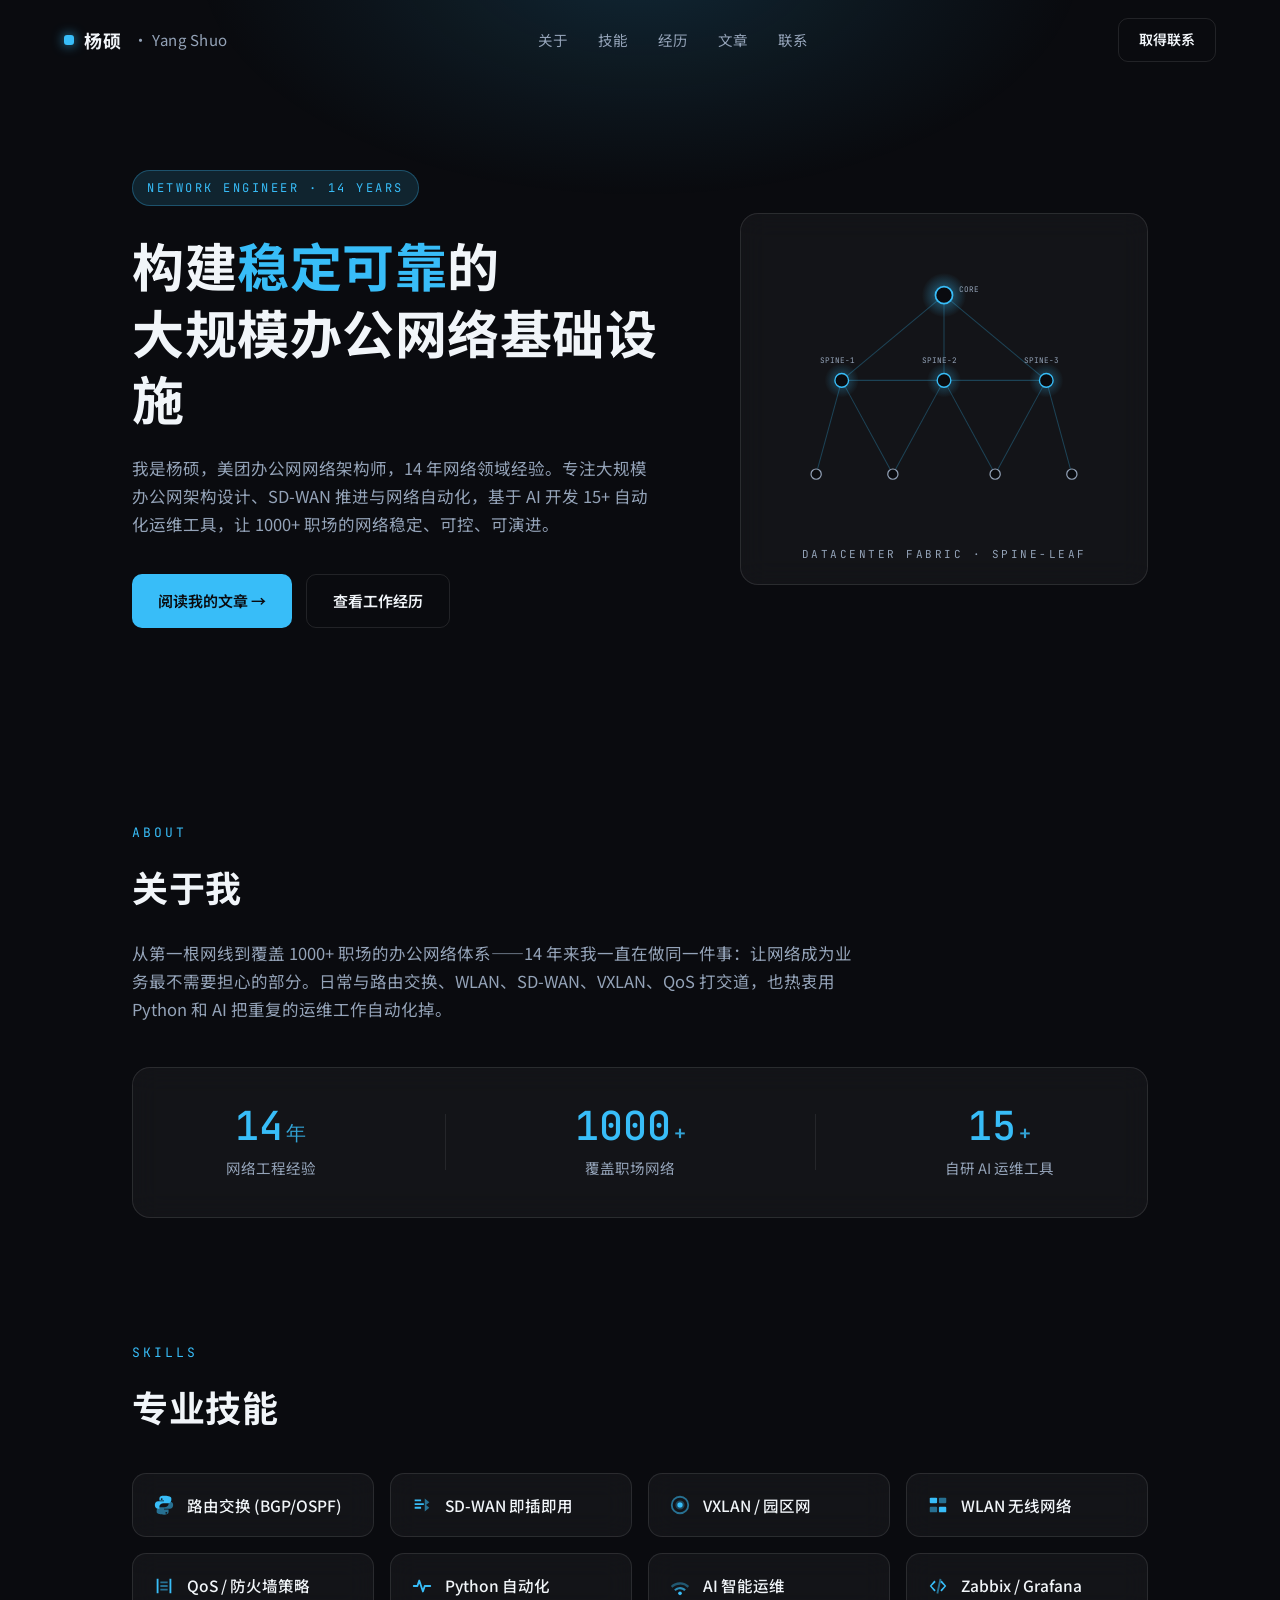
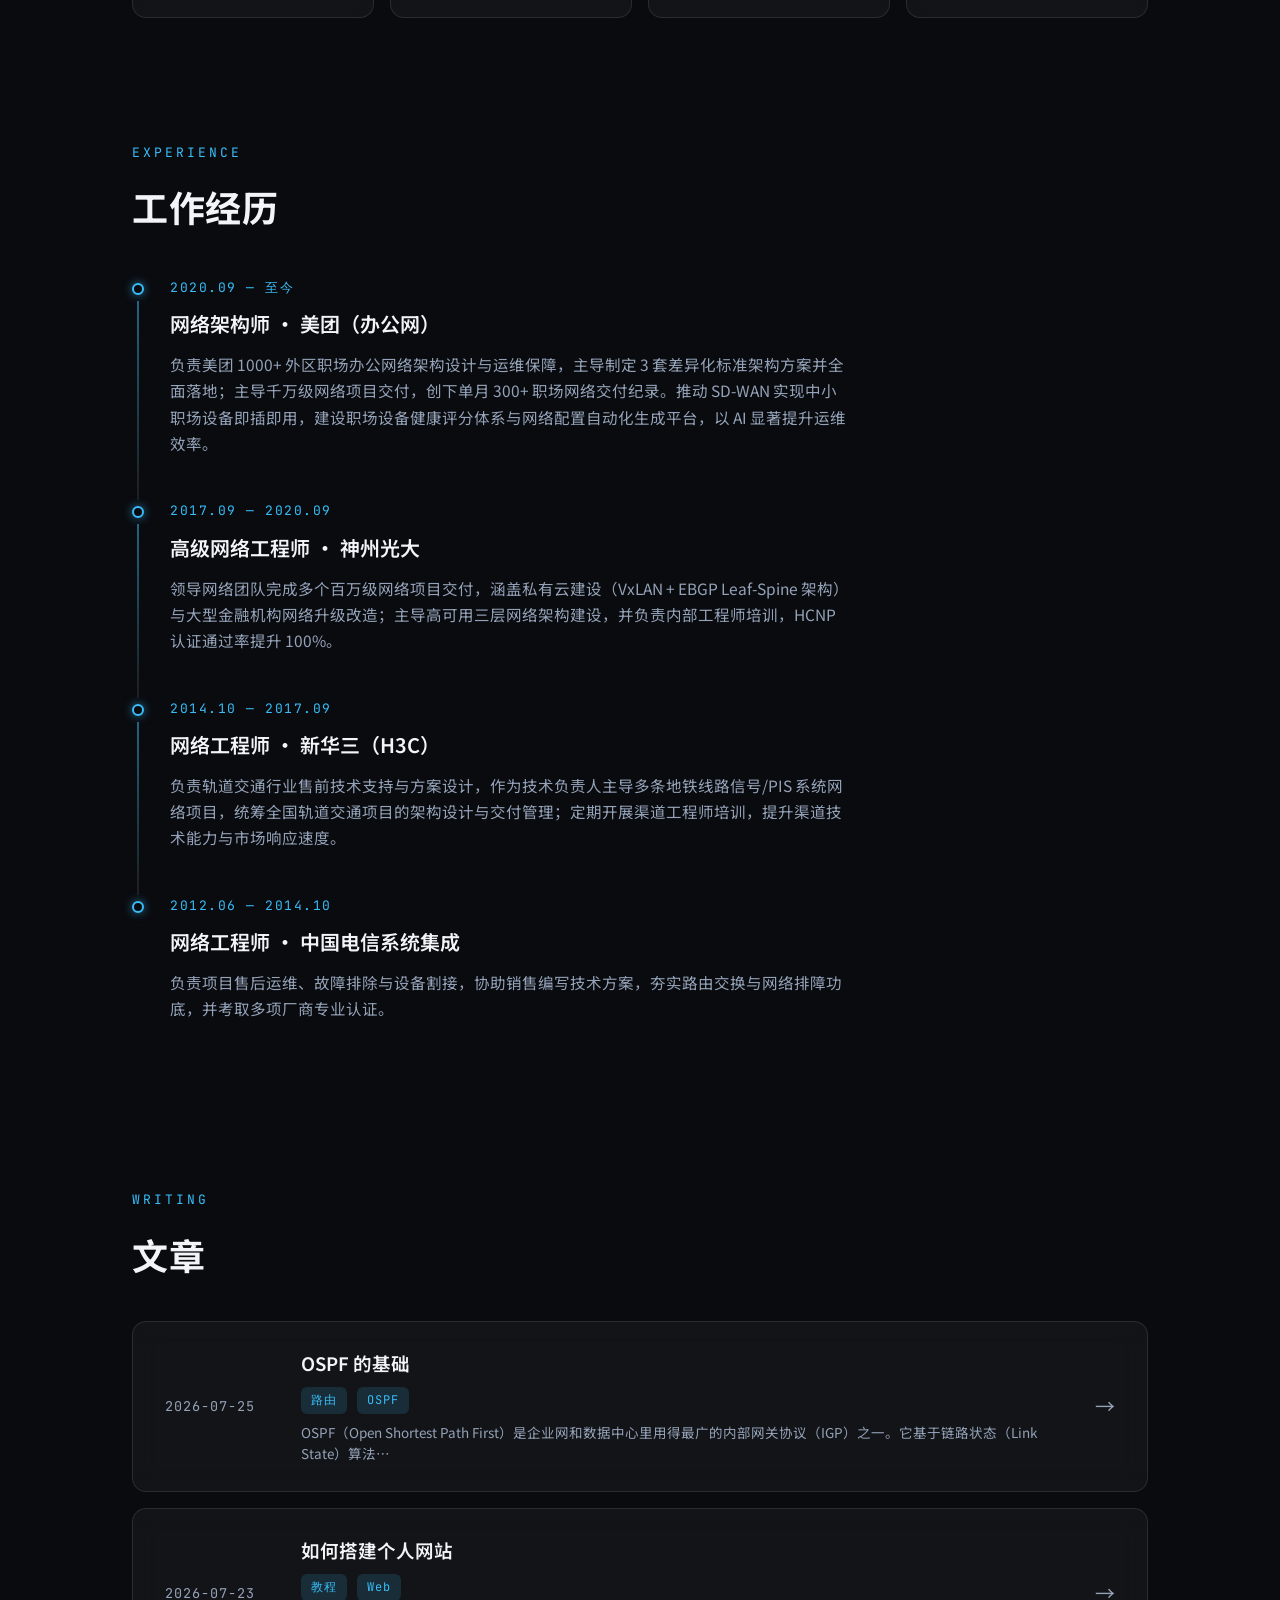
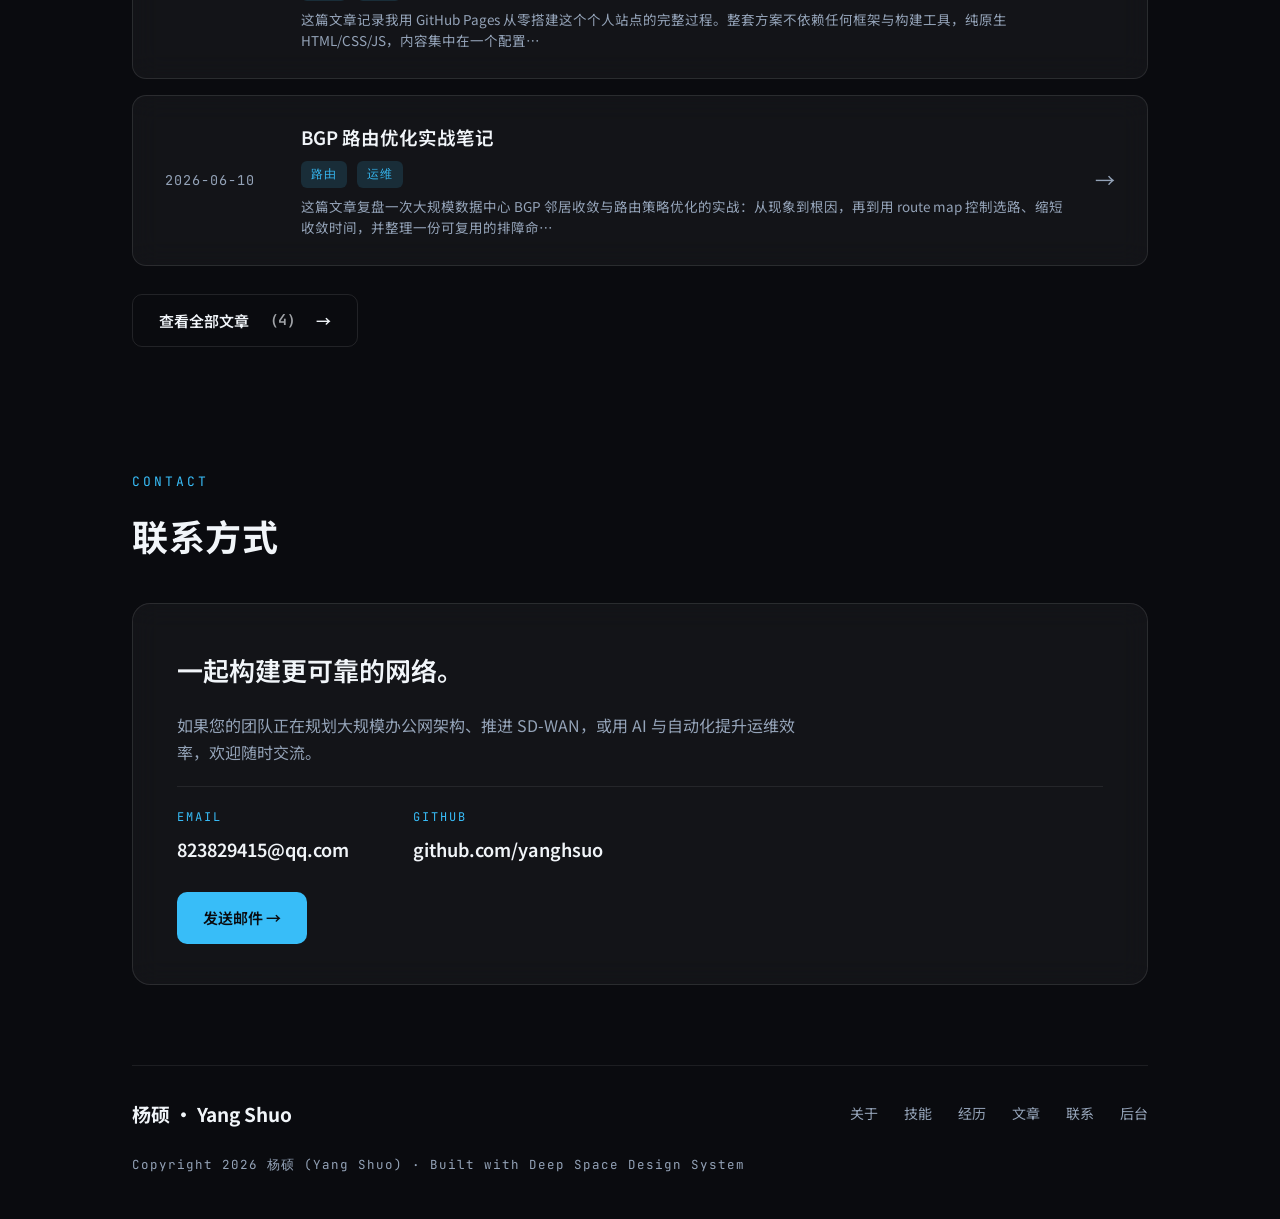
==== index.html @ bc35dd2c "更新工作经历：对齐简历（某大型企业办公网）并脱敏客户/项目信息" ====
<!DOCTYPE html>
<html lang="zh-CN">
<head>
<meta charset="UTF-8">
<meta name="viewport" content="width=device-width, initial-scale=1.0">
<title>杨硕 · Yang Shuo — 网络工程师 / Network Engineer</title>
<meta name="description" content="杨硕（Yang Shuo）个人站 — 14 年网络经验，美团办公网网络架构师，专注大规模办公网架构、SD-WAN 推进与网络自动化。">
<link rel="preconnect" href="https://fonts.googleapis.com">
<link rel="preconnect" href="https://fonts.gstatic.com" crossorigin>
<link href="https://fonts.googleapis.com/css2?family=Noto+Sans+SC:wght@400;500;600;700&family=JetBrains+Mono:wght@400;500&display=swap" rel="stylesheet">
<link rel="stylesheet" href="style.css">
<style>
  /* 首页文章区：「查看全部」入口 */
  .articles-more { margin-top: 28px; }
  .articles-count { margin: 0 6px; opacity: .65; font-family: "JetBrains Mono", monospace; }
  /* 首页文章预览：正文摘要 */
  .article-excerpt { margin-top: 8px; color: var(--text-dim); font-size: 13.5px; line-height: 1.6; }
</style>
</head>
<body>

<!-- 顶部光晕 -->
<div class="glow-top" aria-hidden="true"></div>

<!-- ============ Header ============ -->
<header class="site-header">
  <a class="logo" href="#top">
    <span class="logo-mark"></span>
    杨硕<span class="logo-en">· Yang Shuo</span>
  </a>
  <nav class="nav">
    <a href="#about">关于</a>
    <a href="#skills">技能</a>
    <a href="#experience">经历</a>
    <a href="articles.html">文章</a>
    <a href="#contact">联系</a>
  </nav>
  <a class="btn btn-ghost header-cta" href="#contact">取得联系</a>
</header>

<main id="top">

  <!-- ============ Hero ============ -->
  <section class="hero">
    <div class="hero-left">
      <span class="badge mono" data-e="hero.badge">NETWORK ENGINEER · 14 YEARS</span>
      <h1 class="hero-title" data-e="hero.title" data-html>构建<em>稳定可靠</em>的<br>大规模办公网络基础设施</h1>
      <p class="hero-sub" data-e="hero.sub">我是杨硕，美团办公网网络架构师，14 年网络领域经验。专注大规模办公网架构设计、
        SD-WAN 推进与网络自动化，基于 AI 开发 15+ 自动化运维工具，让 1000+ 职场的网络稳定、可控、可演进。</p>
      <div class="hero-ctas">
        <a class="btn btn-primary" href="articles.html">阅读我的文章 →</a>
        <a class="btn btn-ghost" href="#experience">查看工作经历</a>
      </div>
    </div>
    <div class="hero-right glass">
      <!-- 网络拓扑 SVG -->
      <svg viewBox="0 0 420 340" class="topo" role="img" aria-label="网络拓扑示意图">
        <defs>
          <radialGradient id="nodeGlow" cx="50%" cy="50%" r="50%">
            <stop offset="0%" stop-color="#38BDF8" stop-opacity=".9"/>
            <stop offset="100%" stop-color="#38BDF8" stop-opacity="0"/>
          </radialGradient>
        </defs>
        <g class="links" stroke="#38BDF8" stroke-opacity=".28" stroke-width="1.2">
          <line x1="210" y1="60"  x2="90"  y2="160"/>
          <line x1="210" y1="60"  x2="210" y2="160"/>
          <line x1="210" y1="60"  x2="330" y2="160"/>
          <line x1="90"  y1="160" x2="60"  y2="270"/>
          <line x1="90"  y1="160" x2="150" y2="270"/>
          <line x1="210" y1="160" x2="150" y2="270"/>
          <line x1="210" y1="160" x2="270" y2="270"/>
          <line x1="330" y1="160" x2="270" y2="270"/>
          <line x1="330" y1="160" x2="360" y2="270"/>
          <line x1="90"  y1="160" x2="210" y2="160"/>
          <line x1="210" y1="160" x2="330" y2="160"/>
        </g>
        <g class="pulse-dots" fill="#38BDF8">
          <circle class="p p1" r="3"/>
          <circle class="p p2" r="3"/>
          <circle class="p p3" r="3"/>
        </g>
        <g class="nodes">
          <g transform="translate(210,60)"><circle r="26" fill="url(#nodeGlow)" opacity=".55"/><circle r="10" fill="#0A0B0F" stroke="#38BDF8" stroke-width="2"/></g>
          <g transform="translate(90,160)"><circle r="20" fill="url(#nodeGlow)" opacity=".4"/><circle r="8" fill="#0A0B0F" stroke="#38BDF8" stroke-width="1.6"/></g>
          <g transform="translate(210,160)"><circle r="20" fill="url(#nodeGlow)" opacity=".4"/><circle r="8" fill="#0A0B0F" stroke="#38BDF8" stroke-width="1.6"/></g>
          <g transform="translate(330,160)"><circle r="20" fill="url(#nodeGlow)" opacity=".4"/><circle r="8" fill="#0A0B0F" stroke="#38BDF8" stroke-width="1.6"/></g>
          <g transform="translate(60,270)"><circle r="6" fill="#0A0B0F" stroke="#94A3B8" stroke-width="1.4"/></g>
          <g transform="translate(150,270)"><circle r="6" fill="#0A0B0F" stroke="#94A3B8" stroke-width="1.4"/></g>
          <g transform="translate(270,270)"><circle r="6" fill="#0A0B0F" stroke="#94A3B8" stroke-width="1.4"/></g>
          <g transform="translate(360,270)"><circle r="6" fill="#0A0B0F" stroke="#94A3B8" stroke-width="1.4"/></g>
        </g>
        <g class="topo-labels mono" fill="#94A3B8" font-size="9">
          <text x="228" y="56">CORE</text>
          <text x="64" y="140">SPINE-1</text>
          <text x="184" y="140">SPINE-2</text>
          <text x="304" y="140">SPINE-3</text>
        </g>
      </svg>
      <div class="topo-caption mono">DATACENTER FABRIC · SPINE-LEAF</div>
    </div>
  </section>

  <!-- ============ About ============ -->
  <section class="section" id="about">
    <span class="eyebrow mono">ABOUT</span>
    <h2 class="section-title">关于我</h2>
    <p class="section-lead" data-e="about.lead">从第一根网线到覆盖 1000+ 职场的办公网络体系——14 年来我一直在做同一件事：
      让网络成为业务最不需要担心的部分。日常与路由交换、WLAN、SD-WAN、VXLAN、QoS 打交道，也热衷用 Python 和 AI 把重复的运维工作自动化掉。</p>
    <div class="stats glass">
      <div class="stat">
        <div class="stat-num mono"><span class="n" data-e="stats.0.num">14</span><span data-e="stats.0.unit">年</span></div>
        <div class="stat-label" data-e="stats.0.label">网络工程经验</div>
      </div>
      <div class="stat-divider"></div>
      <div class="stat">
        <div class="stat-num mono"><span class="n" data-e="stats.1.num">50</span><span data-e="stats.1.unit">+</span></div>
        <div class="stat-label" data-e="stats.1.label">数据中心网络项目</div>
      </div>
      <div class="stat-divider"></div>
      <div class="stat">
        <div class="stat-num mono"><span class="n" data-e="stats.2.num">99.99</span><span data-e="stats.2.unit">%</span></div>
        <div class="stat-label" data-e="stats.2.label">核心网络可用性</div>
      </div>
    </div>
  </section>

  <!-- ============ Skills ============ -->
  <section class="section" id="skills">
    <span class="eyebrow mono">SKILLS</span>
    <h2 class="section-title">专业技能</h2>
    <div class="chips">
      <div class="chip glass"><svg viewBox="0 0 24 24"><path d="M12 2c-2.8 0-5 .6-5 2.5V7h5v1H5.5C3.6 8 2 9.6 2 12s1.6 4 3.5 4H7v-2.5C7 11.6 9 10 11.5 10h5c1.9 0 3.5-1.6 3.5-3.5v-2C20 2.6 14.8 2 12 2zM9.5 4.5a1 1 0 110 2 1 1 0 010-2z"/><path d="M17 8.5V11c0 1.9-2 3.5-4.5 3.5h-5C5.6 14.5 4 16.1 4 18v2c0 1.9 5.2 2.5 8 2.5s5-.6 5-2.5V17h-5v-1h6.5c1.9 0 3.5-1.6 3.5-4s-1.6-3.5-3.5-3.5H17zm-2.5 11a1 1 0 110 2 1 1 0 010-2z" opacity=".55"/></svg>Python</div>
      <div class="chip glass"><svg viewBox="0 0 24 24"><path d="M4 6h7v2H4zm0 4h10v2H4zm0 4h7v2H4z"/><path d="M15 5l5 4-5 4V5zm0 6l5 4-5 4v-8z" opacity=".55"/></svg>BGP 路由</div>
      <div class="chip glass"><svg viewBox="0 0 24 24"><circle cx="12" cy="12" r="3"/><path d="M12 2a10 10 0 100 20 10 10 0 000-20zm0 2a8 8 0 110 16 8 8 0 010-16z" opacity=".55"/><path d="M12 7a5 5 0 100 10 5 5 0 000-10zm0 2a3 3 0 110 6 3 3 0 010-6z" opacity=".3"/></svg>OSPF</div>
      <div class="chip glass"><svg viewBox="0 0 24 24"><rect x="3" y="4" width="8" height="6" rx="1"/><rect x="13" y="4" width="8" height="6" rx="1" opacity=".55"/><rect x="3" y="14" width="8" height="6" rx="1" opacity=".55"/><rect x="13" y="14" width="8" height="6" rx="1"/></svg>VXLAN / EVPN</div>
      <div class="chip glass"><svg viewBox="0 0 24 24"><path d="M4 4h2v16H4zm14 0h2v16h-2z"/><path d="M8 7h8v2H8zm0 8h8v2H8zm0-4h8v2H8z" opacity=".55"/></svg>InfiniBand</div>
      <div class="chip glass"><svg viewBox="0 0 24 24"><path d="M3 12h4l2-6 4 12 2-6h6" fill="none" stroke="currentColor" stroke-width="2" stroke-linecap="round" stroke-linejoin="round"/></svg>RoCE 无损网络</div>
      <div class="chip glass"><svg viewBox="0 0 24 24"><path d="M12 18a2 2 0 110 4 2 2 0 010-4z"/><path d="M12 13c2.5 0 4.8 1 6.4 2.7l-1.7 1.7A6.9 6.9 0 0012 15.5c-1.8 0-3.5.7-4.7 1.9l-1.7-1.7A9 9 0 0112 13z" opacity=".7"/><path d="M12 8c3.9 0 7.4 1.6 10 4.1l-1.7 1.7A11.5 11.5 0 0012 10.5c-3.2 0-6.1 1.3-8.3 3.3L2 12.1A14 14 0 0112 8z" opacity=".4"/></svg>WiFi 无线网络</div>
      <div class="chip glass"><svg viewBox="0 0 24 24"><path d="M8 6l-5 6 5 6 1.5-1.5L5 12l4.5-4.5zm8 0l-1.5 1.5L19 12l-4.5 4.5L16 18l5-6z"/><path d="M13.7 4l-3.4 16 2 .4 3.4-16z" opacity=".55"/></svg>网络自动化</div>
    </div>
  </section>

  <!-- ============ Experience ============ -->
  <section class="section" id="experience">
    <span class="eyebrow mono">EXPERIENCE</span>
    <h2 class="section-title">工作经历</h2>
    <div class="timeline">
      <div class="tl-item">
        <div class="tl-marker"><span class="tl-dot"></span><span class="tl-line"></span></div>
        <div class="tl-body">
          <div class="tl-date mono">2020.09 — 至今</div>
          <h3 class="tl-role">网络架构师 · 美团（办公网）</h3>
          <p class="tl-desc">负责美团 1000+ 外区职场办公网络架构设计与运维保障，主导制定 3 套差异化标准架构方案并全面落地；
            主导千万级网络项目交付，创下单月 300+ 职场网络交付纪录。推动 SD-WAN 实现中小职场设备即插即用，建设职场设备
            健康评分体系与网络配置自动化生成平台，以 AI 显著提升运维效率。</p>
        </div>
      </div>
      <div class="tl-item">
        <div class="tl-marker"><span class="tl-dot"></span><span class="tl-line"></span></div>
        <div class="tl-body">
          <div class="tl-date mono">2017.09 — 2020.09</div>
          <h3 class="tl-role">高级网络工程师 · 神州光大</h3>
          <p class="tl-desc">领导网络团队完成多个百万级网络项目交付，涵盖私有云建设（VxLAN + EBGP Leaf-Spine 架构）与大型金融机构网络升级改造；
            主导高可用三层网络架构建设，并负责内部工程师培训，HCNP 认证通过率提升 100%。</p>
        </div>
      </div>
      <div class="tl-item">
        <div class="tl-marker"><span class="tl-dot"></span><span class="tl-line"></span></div>
        <div class="tl-body">
          <div class="tl-date mono">2014.10 — 2017.09</div>
          <h3 class="tl-role">网络工程师 · 新华三（H3C）</h3>
          <p class="tl-desc">负责轨道交通行业售前技术支持与方案设计，作为技术负责人主导多条地铁线路信号/PIS 系统网络项目，
            统筹全国轨道交通项目的架构设计与交付管理；定期开展渠道工程师培训，提升渠道技术能力与市场响应速度。</p>
        </div>
      </div>
      <div class="tl-item">
        <div class="tl-marker"><span class="tl-dot"></span></div>
        <div class="tl-body">
          <div class="tl-date mono">2012.06 — 2014.10</div>
          <h3 class="tl-role">网络工程师 · 中国电信系统集成</h3>
          <p class="tl-desc">负责项目售后运维、故障排除与设备割接，协助销售编写技术方案，夯实路由交换与网络排障功底，
            并考取多项厂商专业认证。</p>
        </div>
      </div>
    </div>
  </section>

  <!-- ============ Articles ============ -->
  <section class="section" id="articles">
    <span class="eyebrow mono">WRITING</span>
    <h2 class="section-title">文章</h2>
    <div class="article-list" data-limit="3" data-excerpt>
      <a class="article glass" href="#">
        <div class="article-date mono">2026-07-23</div>
        <div class="article-main">
          <h3>如何搭建个人网站</h3>
          <div class="tags mono"><span>教程</span><span>Web</span></div>
        </div>
        <span class="article-arrow">→</span>
      </a>
      <a class="article glass" href="#">
        <div class="article-date mono">2026-06-10</div>
        <div class="article-main">
          <h3>BGP 路由优化实战笔记</h3>
          <div class="tags mono"><span>路由</span><span>运维</span></div>
        </div>
        <span class="article-arrow">→</span>
      </a>
      <a class="article glass" href="#">
        <div class="article-date mono">2026-05-02</div>
        <div class="article-main">
          <h3>用 Python 自动化日常网络运维</h3>
          <div class="tags mono"><span>Python</span><span>自动化</span></div>
        </div>
        <span class="article-arrow">→</span>
      </a>
    </div>
    <div class="articles-more">
      <a class="btn btn-ghost" href="articles.html">查看全部文章<span class="articles-count" id="articlesTotal"></span>→</a>
    </div>
  </section>

  <!-- ============ Contact ============ -->
  <section class="section" id="contact">
    <span class="eyebrow mono">CONTACT</span>
    <h2 class="section-title">联系方式</h2>
    <div class="contact-card glass">
      <h3 class="contact-statement" data-e="contact.statement">一起构建更可靠的网络。</h3>
      <p class="contact-body" data-e="contact.body">如果您的团队正在规划大规模办公网架构、推进 SD-WAN，或用 AI 与自动化提升运维效率，欢迎随时交流。</p>
      <div class="contact-divider"></div>
      <div class="contact-row">
        <div class="contact-col">
          <div class="contact-label mono">EMAIL</div>
          <a class="contact-val" data-k="email" data-e="contact.email" href="mailto:823829415@qq.com">823829415@qq.com</a>
        </div>
        <div class="contact-col">
          <div class="contact-label mono">GITHUB</div>
          <a class="contact-val" data-k="github" data-e="contact.github" href="https://github.com/yanghsuo" target="_blank" rel="noopener">github.com/yanghsuo</a>
        </div>
      </div>
      <a class="btn btn-primary contact-cta" href="mailto:823829415@qq.com">发送邮件 →</a>
    </div>
  </section>

</main>

<!-- ============ Footer ============ -->
<footer class="site-footer">
  <div class="footer-divider"></div>
  <div class="footer-top">
    <div class="footer-brand">杨硕 · Yang Shuo</div>
    <nav class="footer-nav">
      <a href="#about">关于</a>
      <a href="#skills">技能</a>
      <a href="#experience">经历</a>
      <a href="articles.html">文章</a>
      <a href="#contact">联系</a>
      <a href="admin.html">后台</a>
    </nav>
  </div>
  <div class="footer-copy mono" data-e="footer.copyright">Copyright 2026 杨硕 (Yang Shuo) · Built with Deep Space Design System</div>
</footer>

<script src="content.js"></script>
<script src="admin.js"></script>
<script>
// 滚动淡入
const io = new IntersectionObserver(es => es.forEach(e => {
  if (e.isIntersecting) { e.target.classList.add('in'); io.unobserve(e.target); }
}), { threshold: 0.12 });
document.querySelectorAll('.section, .hero-left, .hero-right').forEach(el => {
  el.classList.add('reveal'); io.observe(el);
});
// Header 滚动加背景
const header = document.querySelector('.site-header');
addEventListener('scroll', () => header.classList.toggle('scrolled', scrollY > 24), { passive: true });
// 文章总数（查看全部入口）
const _at = document.getElementById('articlesTotal');
if (_at && typeof SITE !== 'undefined' && SITE.articles) {
  _at.textContent = '（' + SITE.articles.length + '）';
}
</script>
</body>
</html>
---- style.css ----
/* ============================================================
   杨硕个人站 · Deep Space Design System
   底色 #0A0B0F · 强调色 #38BDF8 · 玻璃拟态
   ============================================================ */
:root {
  --bg: #0A0B0F;
  --bg-soft: #0E1016;
  --accent: #38BDF8;
  --accent-dim: rgba(56, 189, 248, 0.14);
  --text: #F1F5F9;
  --text-dim: #94A3B8;
  --glass: rgba(255, 255, 255, 0.04);
  --glass-strong: rgba(255, 255, 255, 0.05);
  --line: rgba(255, 255, 255, 0.10);
  --line-soft: rgba(255, 255, 255, 0.08);
  --radius-card: 18px;
  --maxw: 1080px;
  --font-cjk: "Noto Sans SC", "PingFang SC", "Microsoft YaHei", sans-serif;
  --font-mono: "JetBrains Mono", ui-monospace, Consolas, monospace;
}

* { margin: 0; padding: 0; box-sizing: border-box; }
html { scroll-behavior: smooth; }

body {
  background: var(--bg);
  color: var(--text);
  font-family: var(--font-cjk);
  font-size: 16px;
  line-height: 1.7;
  overflow-x: hidden;
  -webkit-font-smoothing: antialiased;
}

.mono { font-family: var(--font-mono); }

/* ---------- 顶部光晕 ---------- */
.glow-top {
  position: fixed;
  top: -280px; left: 50%;
  transform: translateX(-50%);
  width: 900px; height: 480px;
  background: radial-gradient(ellipse at center,
    rgba(56, 189, 248, 0.16) 0%,
    rgba(56, 189, 248, 0.05) 45%,
    transparent 70%);
  pointer-events: none;
  z-index: 0;
}

/* ---------- 玻璃拟态 ---------- */
.glass {
  background: var(--glass);
  border: 1px solid var(--line);
  border-radius: var(--radius-card);
  backdrop-filter: blur(14px);
  -webkit-backdrop-filter: blur(14px);
}

/* ---------- 按钮 ---------- */
.btn {
  display: inline-flex;
  align-items: center;
  gap: 8px;
  padding: 13px 26px;
  border-radius: 10px;
  font-size: 15px;
  font-weight: 600;
  text-decoration: none;
  transition: transform .18s ease, box-shadow .18s ease, background .18s ease, border-color .18s ease;
  white-space: nowrap;
}
.btn-primary {
  background: var(--accent);
  color: #0A0B0F;
}
.btn-primary:hover {
  transform: translateY(-2px);
  box-shadow: 0 8px 28px rgba(56, 189, 248, 0.35);
}
.btn-ghost {
  color: var(--text);
  border: 1px solid var(--line);
  background: transparent;
}
.btn-ghost:hover {
  border-color: rgba(56, 189, 248, 0.5);
  background: var(--accent-dim);
}

/* ============================================================
   Header
   ============================================================ */
.site-header {
  position: fixed;
  top: 0; left: 0; right: 0;
  z-index: 100;
  display: flex;
  align-items: center;
  justify-content: space-between;
  gap: 24px;
  padding: 18px 64px;
  transition: background .25s ease, border-color .25s ease;
  border-bottom: 1px solid transparent;
}
.site-header.scrolled {
  background: rgba(10, 11, 15, 0.82);
  backdrop-filter: blur(16px);
  -webkit-backdrop-filter: blur(16px);
  border-bottom-color: var(--line-soft);
}
.logo {
  display: flex;
  align-items: center;
  gap: 10px;
  font-size: 18px;
  font-weight: 700;
  color: var(--text);
  text-decoration: none;
  letter-spacing: 0.5px;
}
.logo-mark {
  width: 10px; height: 10px;
  border-radius: 3px;
  background: var(--accent);
  box-shadow: 0 0 12px rgba(56, 189, 248, 0.8);
}
.logo-en { color: var(--text-dim); font-weight: 400; font-size: 15px; margin-left: 2px; }
.nav { display: flex; gap: 30px; }
.nav a {
  color: var(--text-dim);
  text-decoration: none;
  font-size: 14.5px;
  transition: color .18s ease;
}
.nav a:hover { color: var(--accent); }
.header-cta { padding: 9px 20px; font-size: 14px; }

/* ============================================================
   Hero
   ============================================================ */
.hero {
  position: relative;
  z-index: 1;
  display: grid;
  grid-template-columns: 1.15fr 0.85fr;
  gap: 56px;
  align-items: center;
  max-width: var(--maxw);
  margin: 0 auto;
  padding: 170px 32px 110px;
}
.badge {
  display: inline-block;
  padding: 7px 14px;
  border-radius: 999px;
  font-size: 12px;
  letter-spacing: 2.5px;
  color: var(--accent);
  background: var(--accent-dim);
  border: 1px solid rgba(56, 189, 248, 0.3);
  margin-bottom: 26px;
}
.hero-title {
  font-size: clamp(34px, 4.6vw, 52px);
  font-weight: 700;
  line-height: 1.28;
  letter-spacing: 0.5px;
}
.hero-title em {
  font-style: normal;
  color: var(--accent);
}
.hero-sub {
  margin-top: 22px;
  max-width: 520px;
  color: var(--text-dim);
  font-size: 16.5px;
}
.hero-ctas { display: flex; gap: 14px; margin-top: 36px; flex-wrap: wrap; }

.hero-right {
  padding: 30px 24px 20px;
  display: flex;
  flex-direction: column;
  align-items: center;
  gap: 12px;
}
.topo { width: 100%; height: auto; }
.topo-caption {
  font-size: 11px;
  letter-spacing: 2.5px;
  color: var(--text-dim);
}
/* 拓扑图脉冲动画 */
.p { opacity: 0; }
.p1 { animation: pulse1 3.2s linear infinite; }
.p2 { animation: pulse2 3.2s linear infinite 1.1s; }
.p3 { animation: pulse3 3.2s linear infinite 2.2s; }
@keyframes pulse1 {
  0% { cx: 210px; cy: 60px; opacity: 0; }
  10% { opacity: 1; }
  45% { cx: 90px; cy: 160px; opacity: 1; }
  80% { cx: 150px; cy: 270px; opacity: 0.9; }
  100% { cx: 150px; cy: 270px; opacity: 0; }
}
@keyframes pulse2 {
  0% { cx: 210px; cy: 60px; opacity: 0; }
  10% { opacity: 1; }
  45% { cx: 330px; cy: 160px; opacity: 1; }
  80% { cx: 270px; cy: 270px; opacity: 0.9; }
  100% { cx: 270px; cy: 270px; opacity: 0; }
}
@keyframes pulse3 {
  0% { cx: 210px; cy: 60px; opacity: 0; }
  10% { opacity: 1; }
  45% { cx: 210px; cy: 160px; opacity: 1; }
  80% { cx: 270px; cy: 270px; opacity: 0.9; }
  100% { cx: 270px; cy: 270px; opacity: 0; }
}

/* ============================================================
   Section 通用
   ============================================================ */
.section {
  position: relative;
  z-index: 1;
  max-width: var(--maxw);
  margin: 0 auto;
  padding: 84px 32px 40px;
}
.eyebrow {
  display: block;
  font-size: 13px;
  letter-spacing: 3px;
  color: var(--accent);
  margin-bottom: 12px;
}
.section-title {
  font-size: 36px;
  font-weight: 700;
  letter-spacing: 0.5px;
  margin-bottom: 22px;
}
.section-lead {
  max-width: 720px;
  color: var(--text-dim);
  font-size: 16.5px;
}

/* ============================================================
   About / Stats
   ============================================================ */
.stats {
  display: flex;
  align-items: center;
  justify-content: space-around;
  gap: 24px;
  margin-top: 44px;
  padding: 36px 40px;
}
.stat { text-align: center; }
.stat-num {
  font-size: 40px;
  font-weight: 500;
  color: var(--accent);
  line-height: 1.1;
}
.stat-num span { font-size: 20px; margin-left: 3px; color: var(--accent); opacity: .85; }
.stat-label { margin-top: 8px; color: var(--text-dim); font-size: 14.5px; }
.stat-divider { width: 1px; height: 56px; background: var(--line-soft); }

/* ============================================================
   Skills
   ============================================================ */
.chips {
  display: grid;
  grid-template-columns: repeat(4, 1fr);
  gap: 16px;
  margin-top: 36px;
}
.chip {
  display: flex;
  align-items: center;
  gap: 12px;
  padding: 18px 20px;
  border-radius: 14px;
  font-size: 15.5px;
  font-weight: 500;
  transition: transform .18s ease, border-color .18s ease, background .18s ease;
}
.chip:hover {
  transform: translateY(-3px);
  border-color: rgba(56, 189, 248, 0.45);
  background: var(--glass-strong);
}
.chip svg {
  width: 22px; height: 22px;
  flex-shrink: 0;
  fill: var(--accent);
  color: var(--accent);
}

/* ============================================================
   Experience 时间线
   ============================================================ */
.timeline { margin-top: 40px; display: flex; flex-direction: column; }
.tl-item { display: flex; gap: 26px; }
.tl-marker {
  display: flex;
  flex-direction: column;
  align-items: center;
  padding-top: 6px;
}
.tl-dot {
  width: 12px; height: 12px;
  border-radius: 50%;
  background: var(--bg);
  border: 2.5px solid var(--accent);
  box-shadow: 0 0 10px rgba(56, 189, 248, 0.6);
  flex-shrink: 0;
}
.tl-line {
  flex: 1;
  width: 1.5px;
  margin-top: 6px;
  background: linear-gradient(to bottom, rgba(56,189,248,.5), var(--line-soft));
}
.tl-body { padding-bottom: 44px; }
.tl-date { font-size: 13px; color: var(--accent); letter-spacing: 1.5px; }
.tl-role { margin-top: 8px; font-size: 20px; font-weight: 600; }
.tl-desc { margin-top: 10px; color: var(--text-dim); font-size: 15.5px; max-width: 680px; }

/* ============================================================
   Articles
   ============================================================ */
.article-list { display: flex; flex-direction: column; gap: 16px; margin-top: 36px; }
.article {
  display: flex;
  align-items: center;
  gap: 32px;
  padding: 26px 32px;
  border-radius: 14px;
  text-decoration: none;
  color: var(--text);
  transition: transform .18s ease, border-color .18s ease, background .18s ease;
}
.article:hover {
  transform: translateX(6px);
  border-color: rgba(56, 189, 248, 0.45);
  background: var(--glass-strong);
}
.article:hover .article-arrow { color: var(--accent); transform: translateX(4px); }
.article-date {
  font-size: 13.5px;
  color: var(--text-dim);
  letter-spacing: 1px;
  flex-shrink: 0;
  width: 104px;
}
.article-main { flex: 1; }
.article-main h3 { font-size: 18.5px; font-weight: 600; }
.tags { display: flex; gap: 10px; margin-top: 8px; }
.tags span {
  font-size: 12px;
  color: var(--accent);
  background: var(--accent-dim);
  padding: 3px 10px;
  border-radius: 6px;
  letter-spacing: 1px;
}
.article-arrow {
  color: var(--text-dim);
  font-size: 20px;
  transition: color .18s ease, transform .18s ease;
}

/* ============================================================
   Contact
   ============================================================ */
.contact-card {
  margin-top: 36px;
  padding: 44px 44px 40px;
  display: flex;
  flex-direction: column;
  gap: 20px;
  align-items: flex-start;
}
.contact-statement { font-size: 26px; font-weight: 600; }
.contact-body { color: var(--text-dim); max-width: 640px; }
.contact-divider { width: 100%; height: 1px; background: var(--line-soft); }
.contact-row { display: flex; gap: 64px; flex-wrap: wrap; }
.contact-label { font-size: 12px; letter-spacing: 2px; color: var(--accent); }
.contact-val {
  display: block;
  margin-top: 6px;
  font-size: 18px;
  font-weight: 600;
  color: var(--text);
  text-decoration: none;
  transition: color .18s ease;
}
.contact-val:hover { color: var(--accent); }
.contact-cta { margin-top: 8px; }

/* ============================================================
   Footer
   ============================================================ */
.site-footer {
  position: relative;
  z-index: 1;
  max-width: var(--maxw);
  margin: 40px auto 0;
  padding: 0 32px 44px;
}
.footer-divider { height: 1px; background: var(--line-soft); margin-bottom: 32px; }
.footer-top {
  display: flex;
  align-items: center;
  justify-content: space-between;
  gap: 24px;
  flex-wrap: wrap;
}
.footer-brand { font-size: 19px; font-weight: 700; }
.footer-nav { display: flex; gap: 26px; }
.footer-nav a {
  color: var(--text-dim);
  text-decoration: none;
  font-size: 14px;
  transition: color .18s ease;
}
.footer-nav a:hover { color: var(--accent); }
.footer-copy {
  margin-top: 24px;
  font-size: 12.5px;
  letter-spacing: 1px;
  color: var(--text-dim);
}

/* ============================================================
   滚动淡入
   ============================================================ */
.reveal { opacity: 0; transform: translateY(26px); transition: opacity .7s ease, transform .7s ease; }
.reveal.in { opacity: 1; transform: none; }

/* ============================================================
   响应式
   ============================================================ */
@media (max-width: 960px) {
  .hero { grid-template-columns: 1fr; padding-top: 140px; gap: 44px; }
  .hero-right { max-width: 460px; }
  .chips { grid-template-columns: repeat(2, 1fr); }
  .site-header { padding: 16px 24px; }
  .nav { display: none; }
}
@media (max-width: 640px) {
  .section { padding: 64px 20px 28px; }
  .hero { padding-left: 20px; padding-right: 20px; }
  .stats { flex-direction: column; gap: 28px; }
  .stat-divider { width: 72px; height: 1px; }
  .article { flex-wrap: wrap; gap: 12px; }
  .article-date { width: auto; }
  .contact-card { padding: 32px 24px; }
  .contact-row { gap: 28px; }
  .footer-top { flex-direction: column; align-items: flex-start; }
}

/* ============================================================
   快速编辑（#admin）
   ============================================================ */
.stat-num .n { font-size: inherit; margin-left: 0; opacity: 1; }

#adm-btn {
  position: fixed; right: 22px; bottom: 22px; z-index: 90;
  display: none; align-items: center; gap: 6px;
  padding: 11px 20px; border-radius: 12px; border: 1px solid rgba(56,189,248,.45);
  background: rgba(56,189,248,.12); color: var(--accent);
  font: 600 14px/1 "Noto Sans SC", sans-serif; cursor: pointer;
  backdrop-filter: blur(10px); -webkit-backdrop-filter: blur(10px);
  transition: background .18s ease, transform .18s ease;
}
#adm-btn.show { display: inline-flex; }
#adm-btn:hover { background: rgba(56,189,248,.22); transform: translateY(-1px); }

#adm-panel {
  position: fixed; right: 22px; bottom: 22px; z-index: 95; width: 264px;
  display: none; flex-direction: column; gap: 10px;
  padding: 16px; border-radius: 16px;
  background: rgba(15,17,23,.92); border: 1px solid rgba(255,255,255,.12);
  backdrop-filter: blur(16px); -webkit-backdrop-filter: blur(16px);
  box-shadow: 0 12px 40px rgba(0,0,0,.5);
}
#adm-panel.show { display: flex; }
.adm-head {
  display: flex; justify-content: space-between; align-items: center;
  font-weight: 700; font-size: 15px; color: var(--text);
}
#adm-saved {
  font-size: 12px; font-weight: 400; color: #34D399;
  opacity: 0; transition: opacity .25s ease;
}
#adm-saved.show { opacity: 1; }
.adm-hint { font-size: 12px; line-height: 1.6; color: var(--text-dim); }
.adm-grid { display: grid; grid-template-columns: 1fr 1fr; gap: 8px; }
#adm-panel button {
  padding: 8px 10px; border-radius: 9px; cursor: pointer;
  border: 1px solid rgba(255,255,255,.14); background: rgba(255,255,255,.06);
  color: var(--text); font: 500 12.5px/1 "Noto Sans SC", sans-serif;
  transition: background .15s ease, border-color .15s ease;
}
#adm-panel button:hover { background: rgba(255,255,255,.12); }
#adm-panel .adm-primary {
  border-color: rgba(56,189,248,.55); background: rgba(56,189,248,.16);
  color: var(--accent); font-weight: 700; padding: 10px;
}
#adm-panel .adm-primary:hover { background: rgba(56,189,248,.26); }
#adm-panel .adm-exit { background: transparent; color: var(--text-dim); border-color: transparent; }
#adm-panel .adm-exit:hover { color: var(--text); background: rgba(255,255,255,.06); }

/* 编辑态：可编辑元素高亮 */
body.editing [data-e] {
  outline: 1px dashed rgba(56,189,248,.5);
  outline-offset: 3px; border-radius: 4px; cursor: text; min-width: 12px;
}
body.editing [data-e]:hover,
body.editing [data-e]:focus { outline-color: var(--accent); background: rgba(56,189,248,.06); }
body.editing [data-e]:focus { outline-style: solid; }
body.editing .article { cursor: default; }
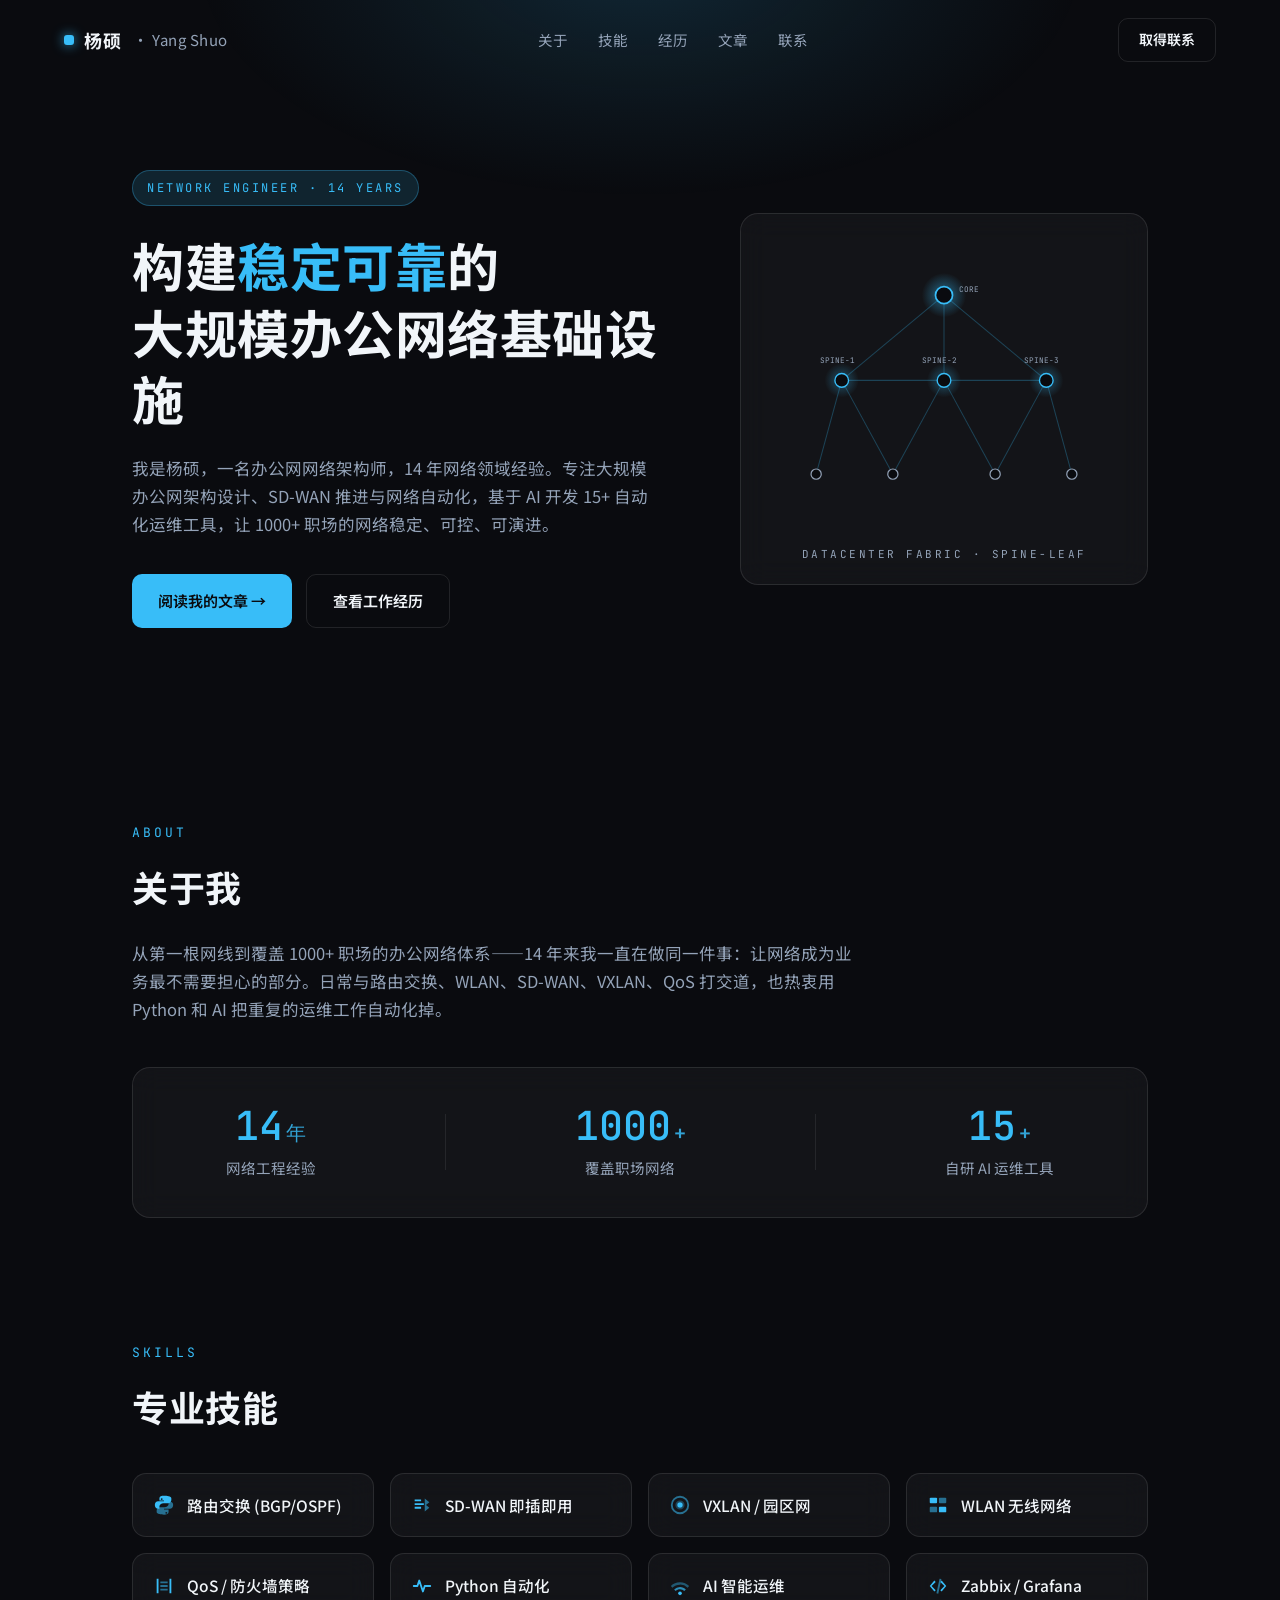
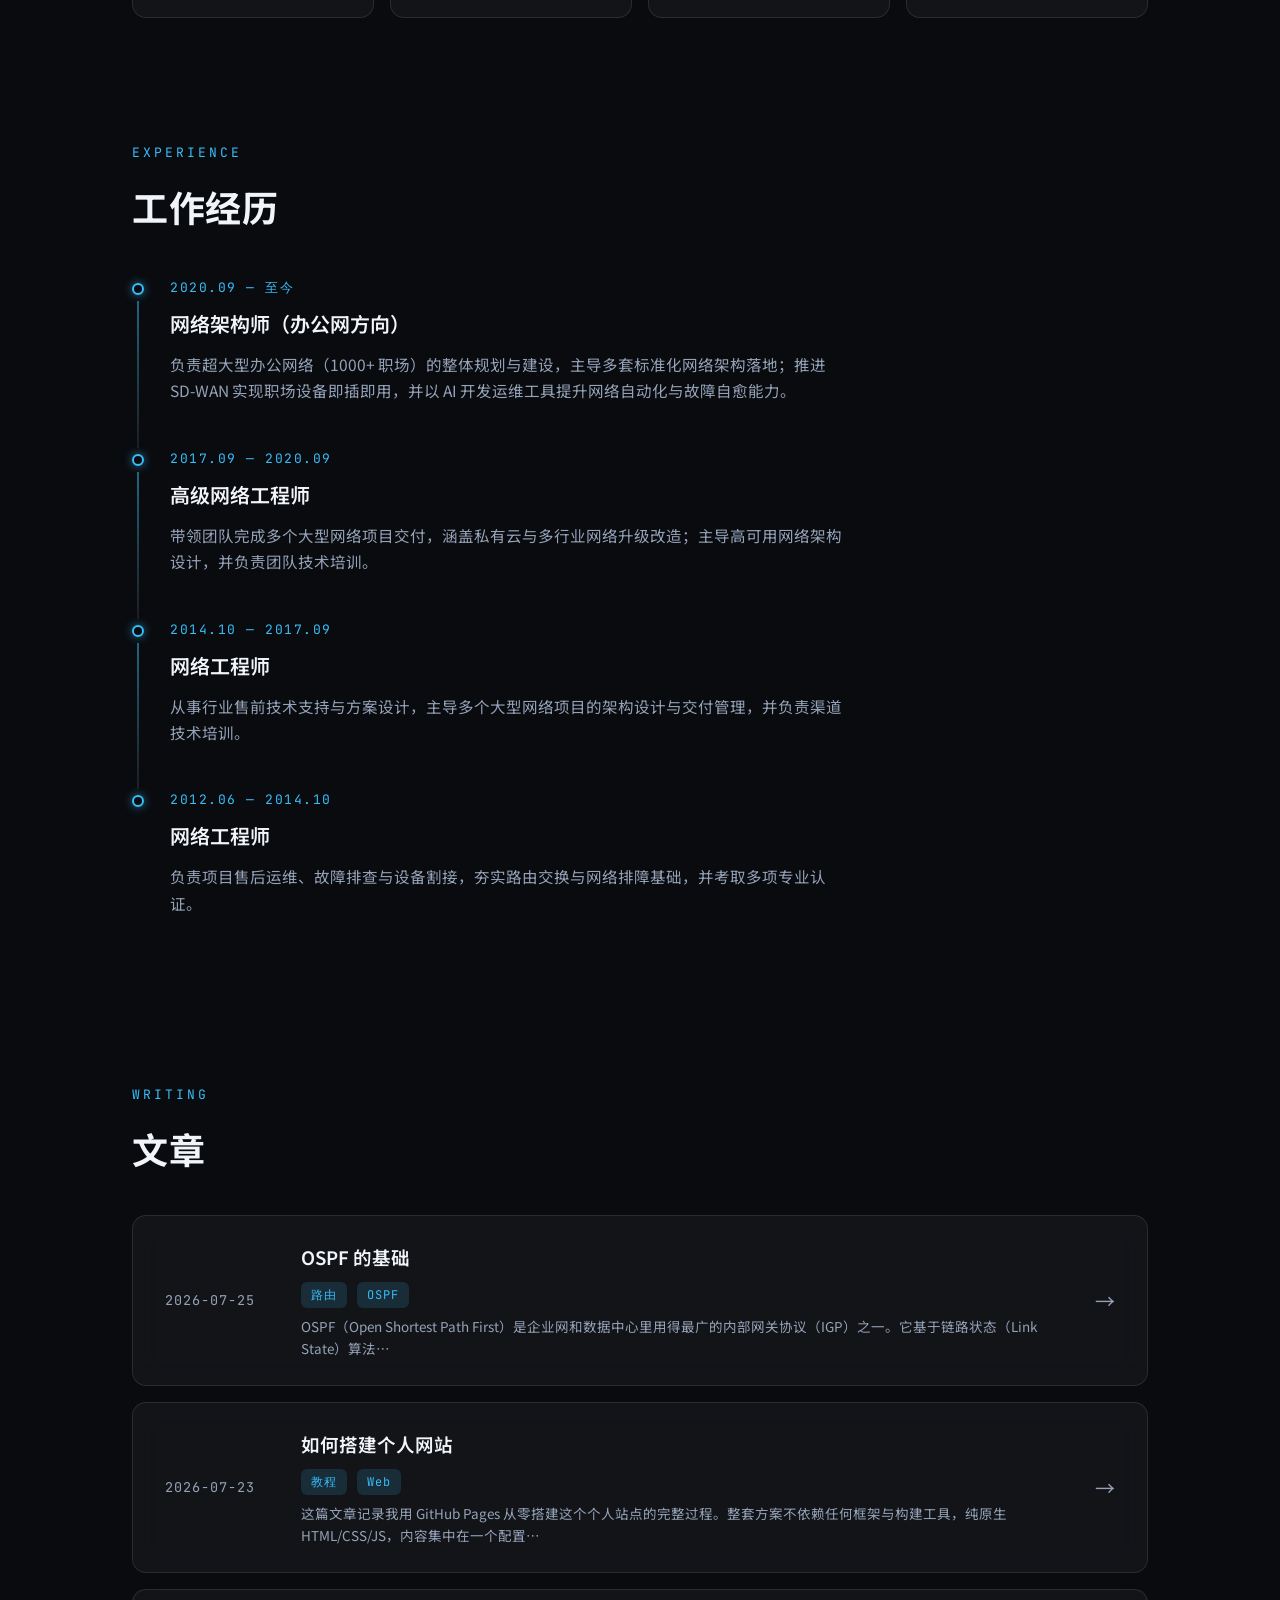
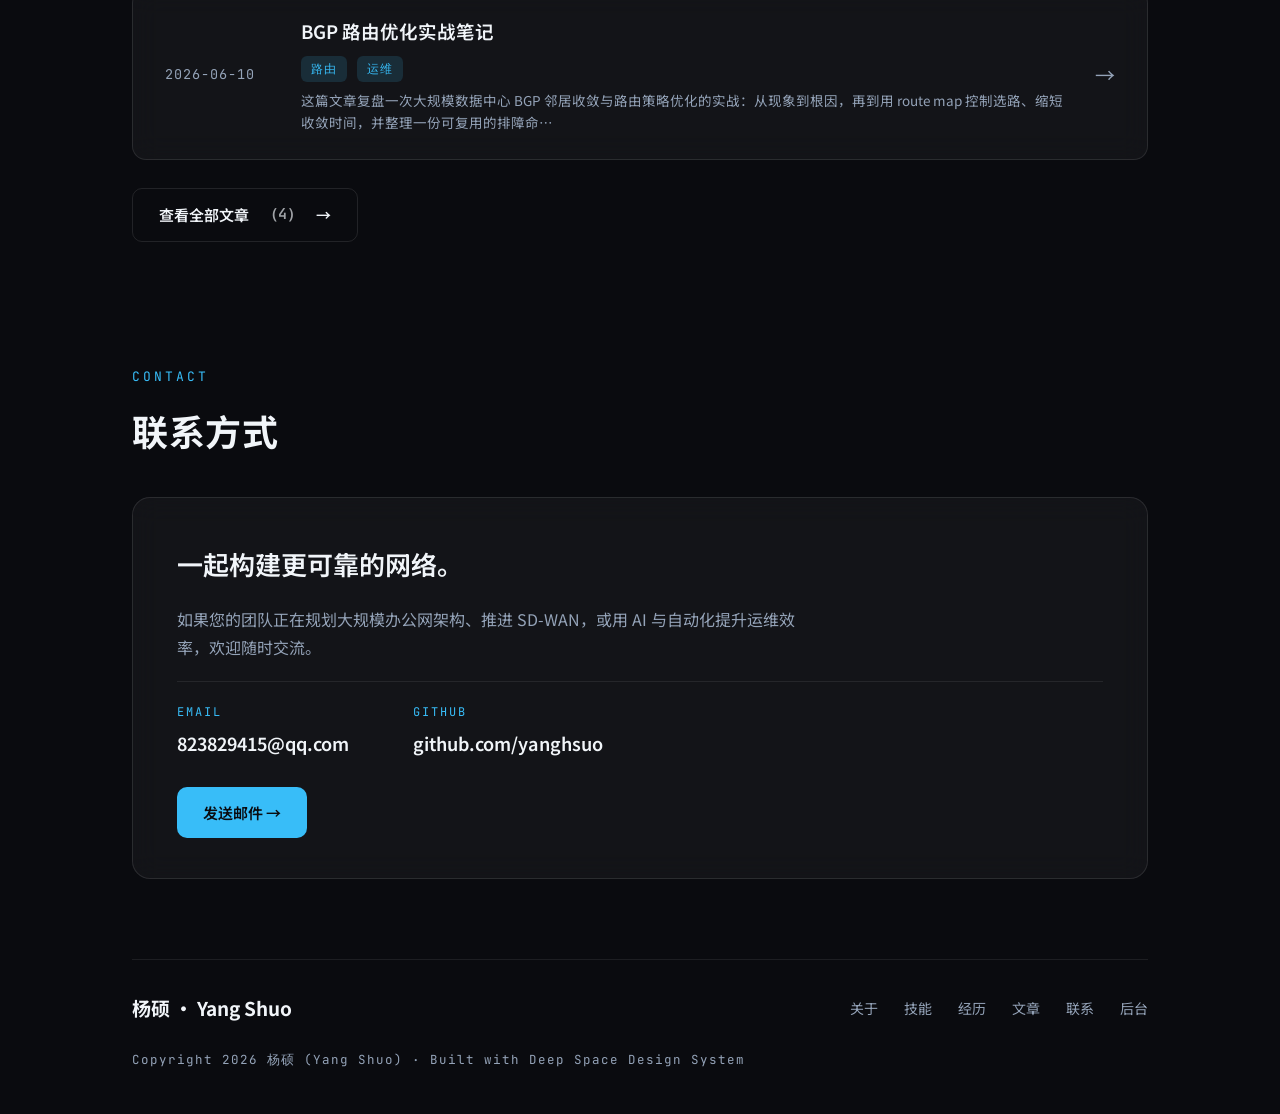
==== commit 0a1a19cd: "工作经历概括化并脱敏：移除单位名称，弱化项目细节" ====
--- a/index.html
+++ b/index.html
@@ -4,7 +4,7 @@
 <meta charset="UTF-8">
 <meta name="viewport" content="width=device-width, initial-scale=1.0">
 <title>杨硕 · Yang Shuo — 网络工程师 / Network Engineer</title>
-<meta name="description" content="杨硕（Yang Shuo）个人站 — 14 年网络经验，美团办公网网络架构师，专注大规模办公网架构、SD-WAN 推进与网络自动化。">
+<meta name="description" content="杨硕（Yang Shuo）个人站 — 14 年网络经验，办公网网络架构师，专注大规模办公网架构、SD-WAN 推进与网络自动化。">
 <link rel="preconnect" href="https://fonts.googleapis.com">
 <link rel="preconnect" href="https://fonts.gstatic.com" crossorigin>
 <link href="https://fonts.googleapis.com/css2?family=Noto+Sans+SC:wght@400;500;600;700&family=JetBrains+Mono:wght@400;500&display=swap" rel="stylesheet">
@@ -45,7 +45,7 @@
     <div class="hero-left">
       <span class="badge mono" data-e="hero.badge">NETWORK ENGINEER · 14 YEARS</span>
       <h1 class="hero-title" data-e="hero.title" data-html>构建<em>稳定可靠</em>的<br>大规模办公网络基础设施</h1>
-      <p class="hero-sub" data-e="hero.sub">我是杨硕，美团办公网网络架构师，14 年网络领域经验。专注大规模办公网架构设计、
+      <p class="hero-sub" data-e="hero.sub">我是杨硕，一名办公网网络架构师，14 年网络领域经验。专注大规模办公网架构设计、
         SD-WAN 推进与网络自动化，基于 AI 开发 15+ 自动化运维工具，让 1000+ 职场的网络稳定、可控、可演进。</p>
       <div class="hero-ctas">
         <a class="btn btn-primary" href="articles.html">阅读我的文章 →</a>
@@ -113,13 +113,13 @@
       </div>
       <div class="stat-divider"></div>
       <div class="stat">
-        <div class="stat-num mono"><span class="n" data-e="stats.1.num">50</span><span data-e="stats.1.unit">+</span></div>
-        <div class="stat-label" data-e="stats.1.label">数据中心网络项目</div>
+        <div class="stat-num mono"><span class="n" data-e="stats.1.num">1000</span><span data-e="stats.1.unit">+</span></div>
+        <div class="stat-label" data-e="stats.1.label">覆盖职场网络</div>
       </div>
       <div class="stat-divider"></div>
       <div class="stat">
-        <div class="stat-num mono"><span class="n" data-e="stats.2.num">99.99</span><span data-e="stats.2.unit">%</span></div>
-        <div class="stat-label" data-e="stats.2.label">核心网络可用性</div>
+        <div class="stat-num mono"><span class="n" data-e="stats.2.num">15</span><span data-e="stats.2.unit">+</span></div>
+        <div class="stat-label" data-e="stats.2.label">自研 AI 运维工具</div>
       </div>
     </div>
   </section>
@@ -149,37 +149,32 @@
         <div class="tl-marker"><span class="tl-dot"></span><span class="tl-line"></span></div>
         <div class="tl-body">
           <div class="tl-date mono">2020.09 — 至今</div>
-          <h3 class="tl-role">网络架构师 · 美团（办公网）</h3>
-          <p class="tl-desc">负责美团 1000+ 外区职场办公网络架构设计与运维保障，主导制定 3 套差异化标准架构方案并全面落地；
-            主导千万级网络项目交付，创下单月 300+ 职场网络交付纪录。推动 SD-WAN 实现中小职场设备即插即用，建设职场设备
-            健康评分体系与网络配置自动化生成平台，以 AI 显著提升运维效率。</p>
+          <h3 class="tl-role">网络架构师（办公网方向）</h3>
+          <p class="tl-desc">负责超大型办公网络（1000+ 职场）的整体规划与建设，主导多套标准化网络架构落地；推进 SD-WAN 实现职场设备即插即用，并以 AI 开发运维工具提升网络自动化与故障自愈能力。</p>
         </div>
       </div>
       <div class="tl-item">
         <div class="tl-marker"><span class="tl-dot"></span><span class="tl-line"></span></div>
         <div class="tl-body">
           <div class="tl-date mono">2017.09 — 2020.09</div>
-          <h3 class="tl-role">高级网络工程师 · 神州光大</h3>
-          <p class="tl-desc">领导网络团队完成多个百万级网络项目交付，涵盖私有云建设（VxLAN + EBGP Leaf-Spine 架构）与大型金融机构网络升级改造；
-            主导高可用三层网络架构建设，并负责内部工程师培训，HCNP 认证通过率提升 100%。</p>
+          <h3 class="tl-role">高级网络工程师</h3>
+          <p class="tl-desc">带领团队完成多个大型网络项目交付，涵盖私有云与多行业网络升级改造；主导高可用网络架构设计，并负责团队技术培训。</p>
         </div>
       </div>
       <div class="tl-item">
         <div class="tl-marker"><span class="tl-dot"></span><span class="tl-line"></span></div>
         <div class="tl-body">
           <div class="tl-date mono">2014.10 — 2017.09</div>
-          <h3 class="tl-role">网络工程师 · 新华三（H3C）</h3>
-          <p class="tl-desc">负责轨道交通行业售前技术支持与方案设计，作为技术负责人主导多条地铁线路信号/PIS 系统网络项目，
-            统筹全国轨道交通项目的架构设计与交付管理；定期开展渠道工程师培训，提升渠道技术能力与市场响应速度。</p>
+          <h3 class="tl-role">网络工程师</h3>
+          <p class="tl-desc">从事行业售前技术支持与方案设计，主导多个大型网络项目的架构设计与交付管理，并负责渠道技术培训。</p>
         </div>
       </div>
       <div class="tl-item">
         <div class="tl-marker"><span class="tl-dot"></span></div>
         <div class="tl-body">
           <div class="tl-date mono">2012.06 — 2014.10</div>
-          <h3 class="tl-role">网络工程师 · 中国电信系统集成</h3>
-          <p class="tl-desc">负责项目售后运维、故障排除与设备割接，协助销售编写技术方案，夯实路由交换与网络排障功底，
-            并考取多项厂商专业认证。</p>
+          <h3 class="tl-role">网络工程师</h3>
+          <p class="tl-desc">负责项目售后运维、故障排查与设备割接，夯实路由交换与网络排障基础，并考取多项专业认证。</p>
         </div>
       </div>
     </div>
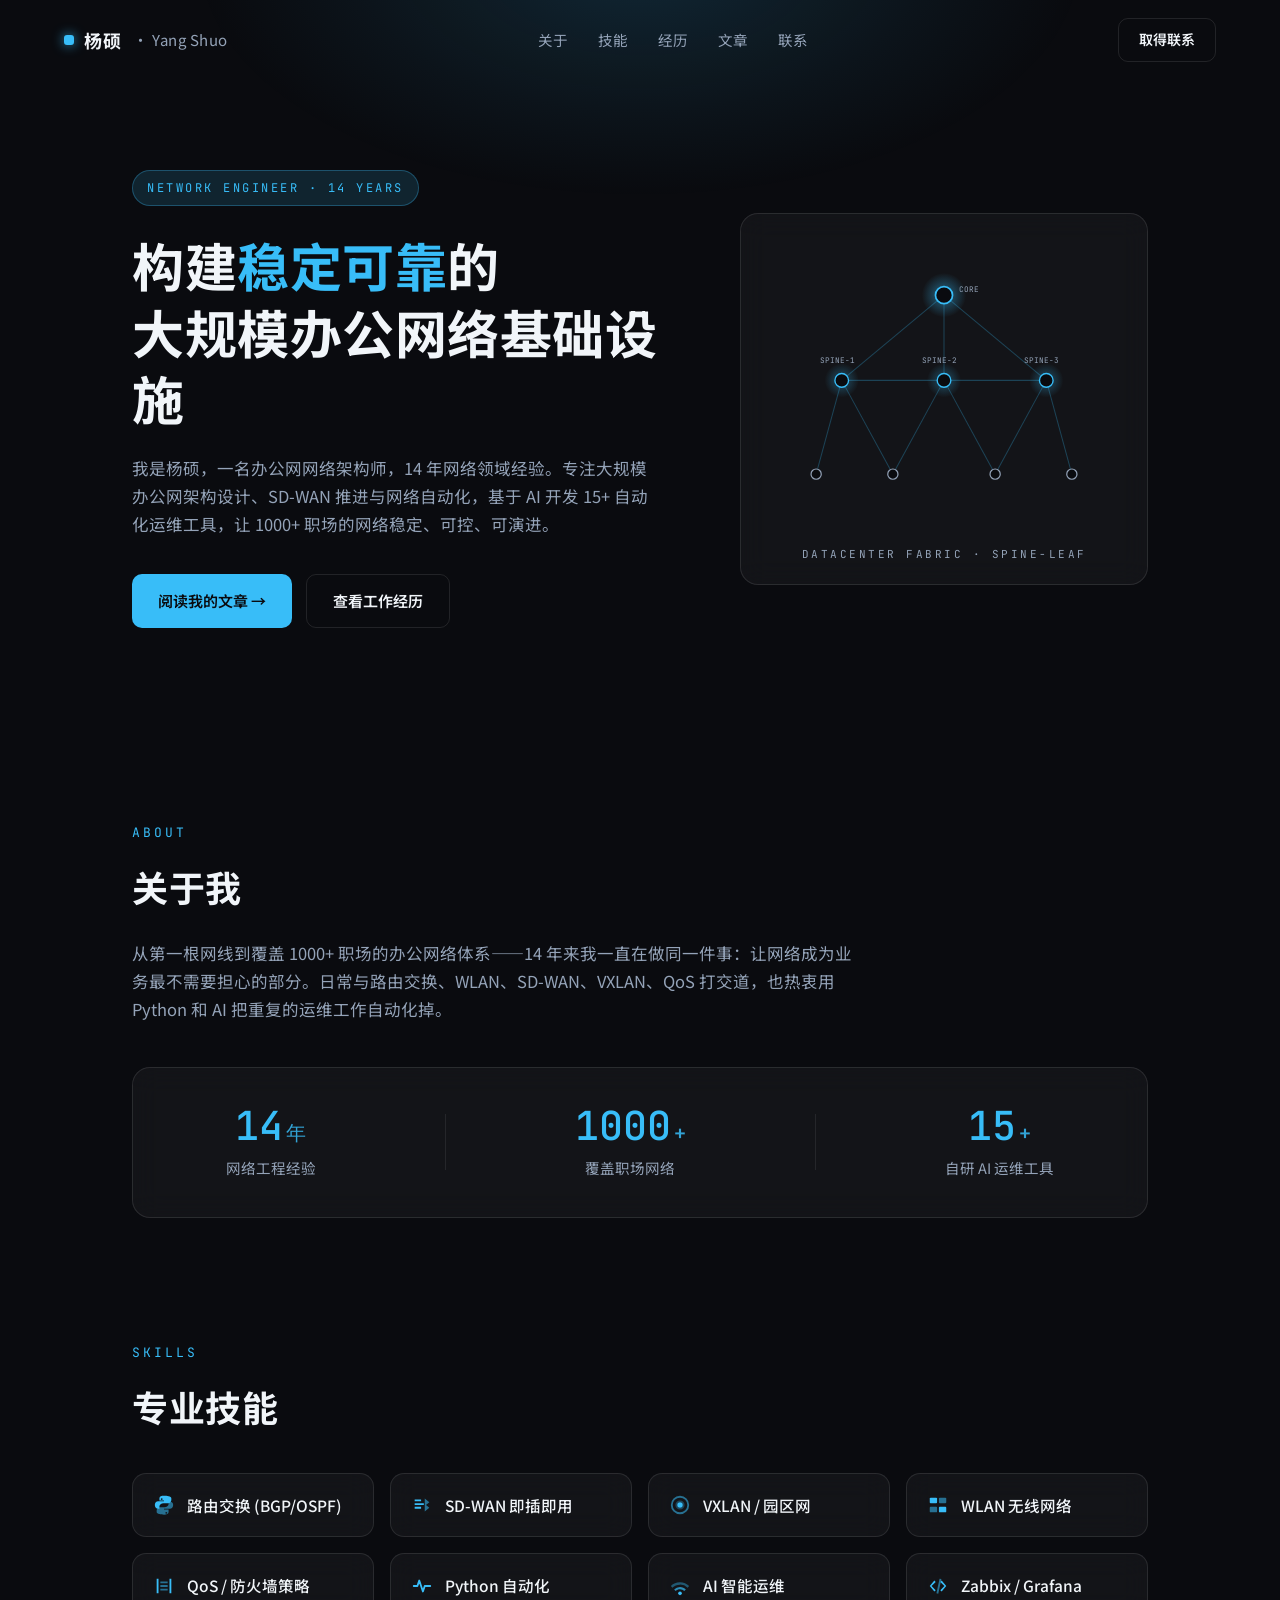
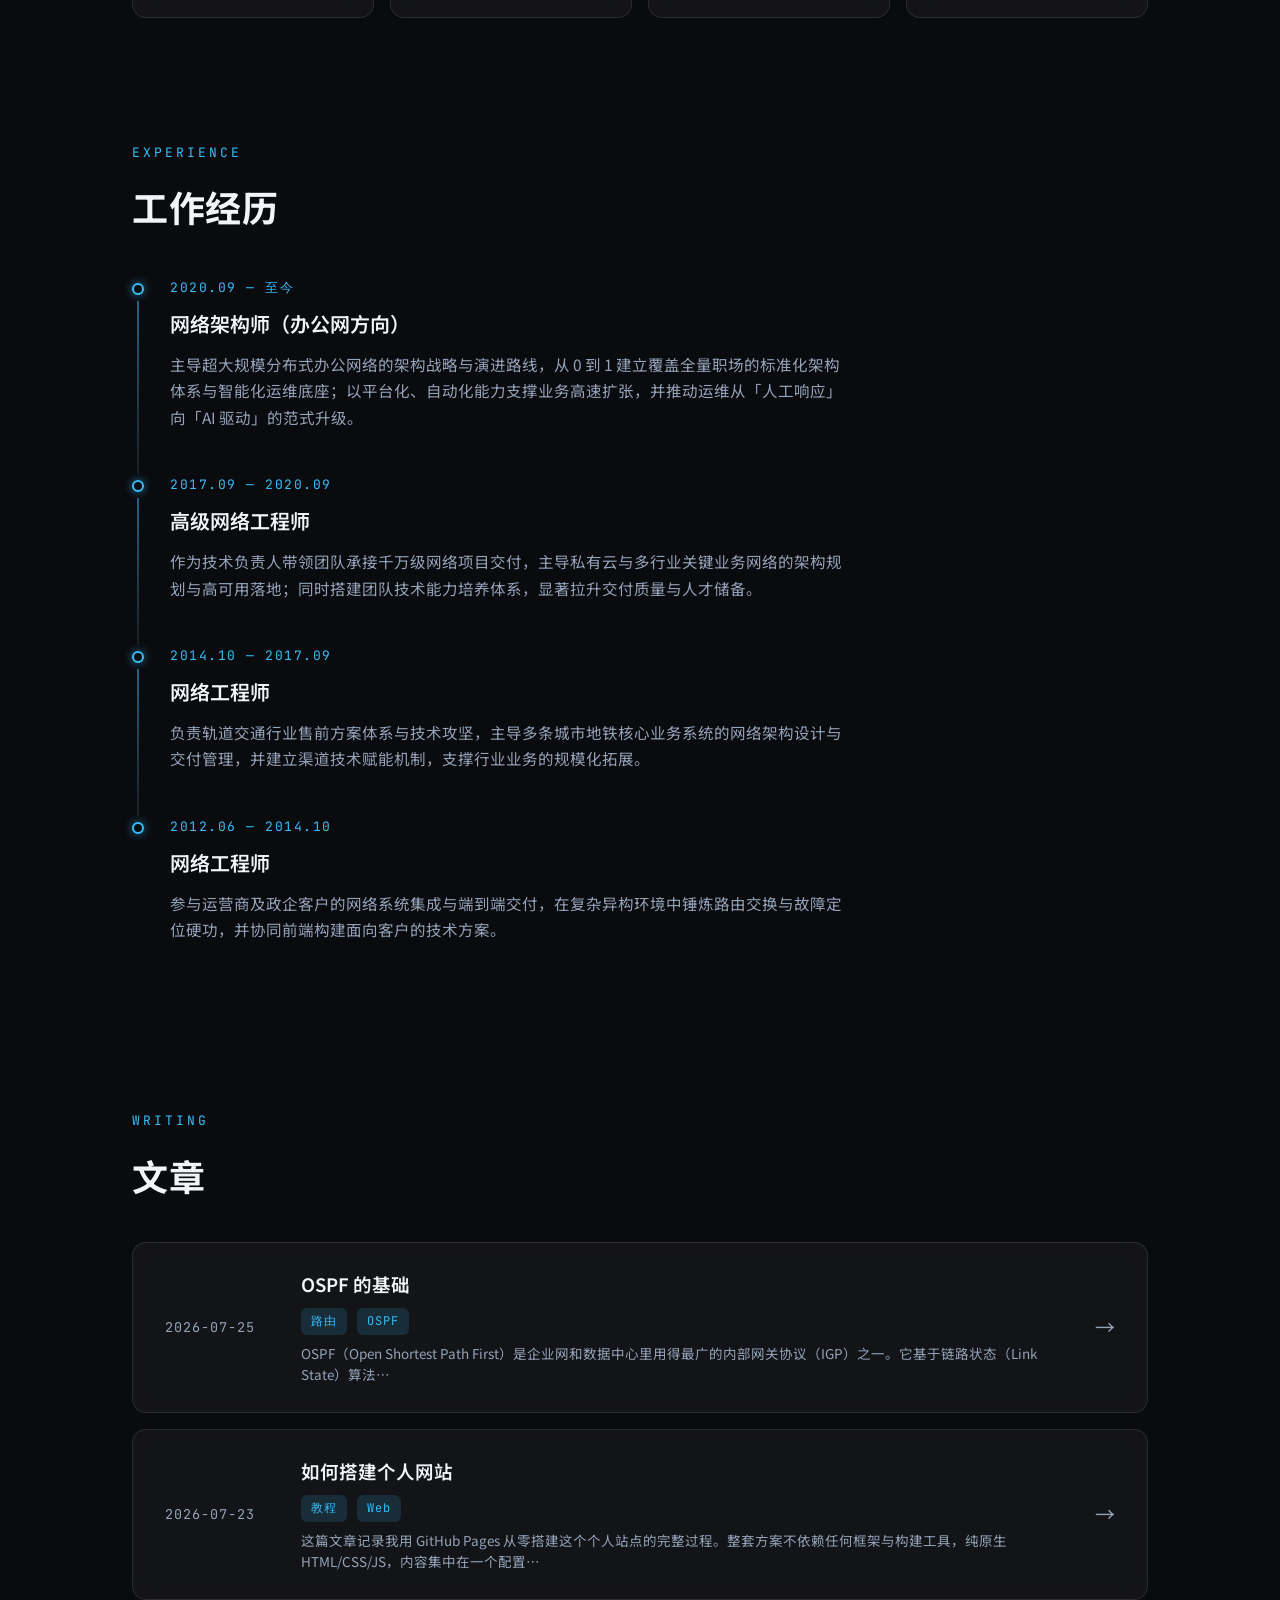
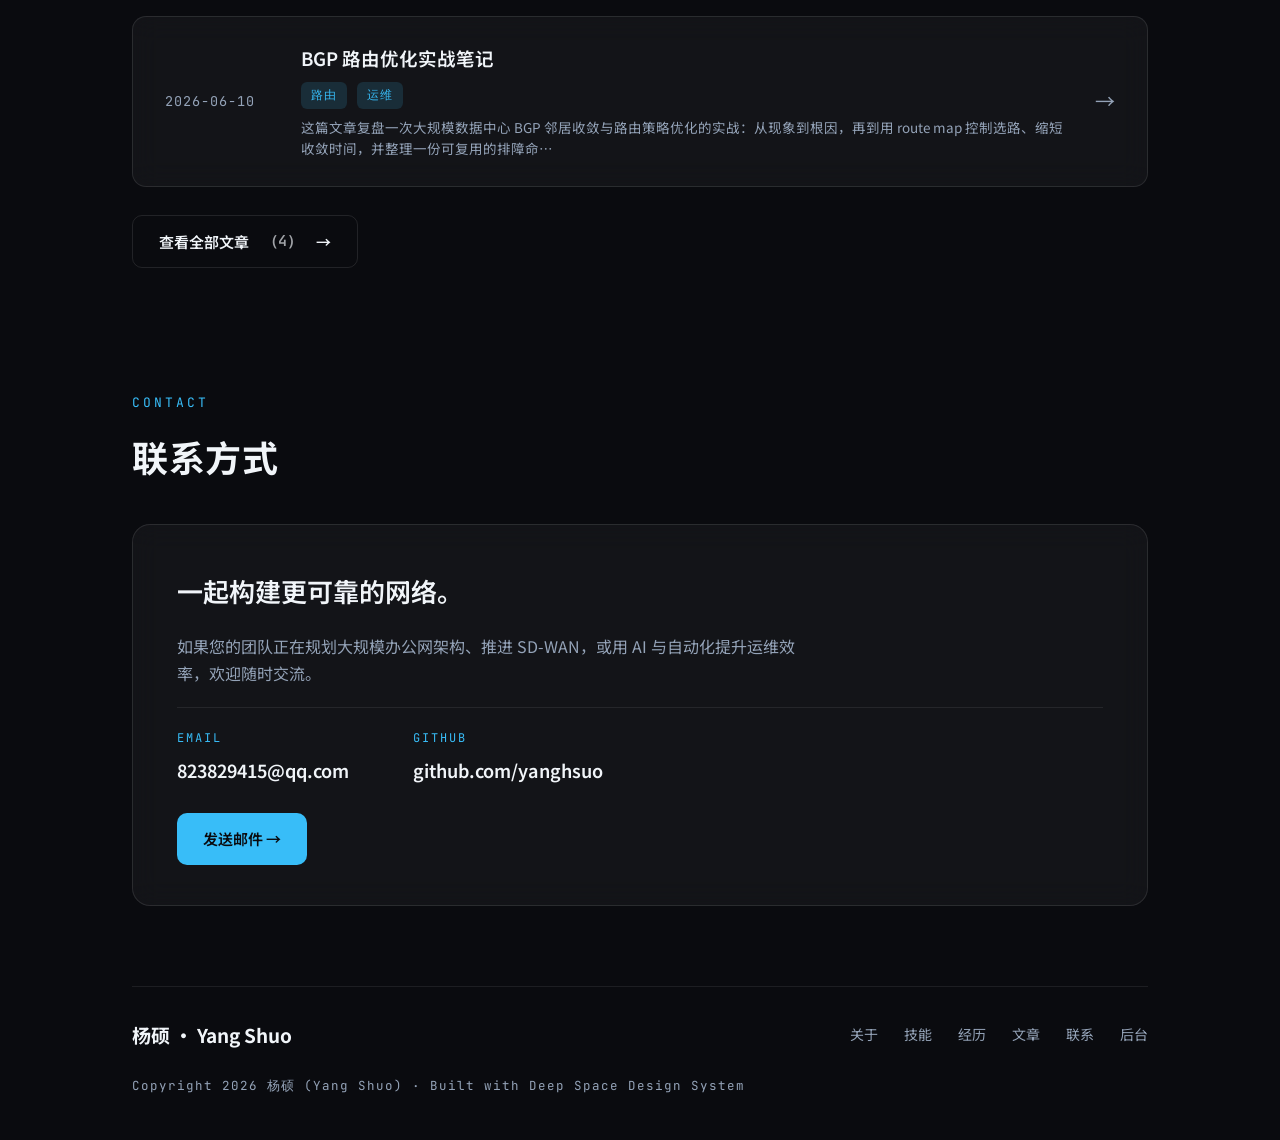
==== commit ba4699e4: "工作经历拔高重构：战略化、体系化表述，强化影响力与领导力" ====
--- a/index.html
+++ b/index.html
@@ -150,7 +150,7 @@
         <div class="tl-body">
           <div class="tl-date mono">2020.09 — 至今</div>
           <h3 class="tl-role">网络架构师（办公网方向）</h3>
-          <p class="tl-desc">负责超大型办公网络（1000+ 职场）的整体规划与建设，主导多套标准化网络架构落地；推进 SD-WAN 实现职场设备即插即用，并以 AI 开发运维工具提升网络自动化与故障自愈能力。</p>
+          <p class="tl-desc">主导超大规模分布式办公网络的架构战略与演进路线，从 0 到 1 建立覆盖全量职场的标准化架构体系与智能化运维底座；以平台化、自动化能力支撑业务高速扩张，并推动运维从「人工响应」向「AI 驱动」的范式升级。</p>
         </div>
       </div>
       <div class="tl-item">
@@ -158,7 +158,7 @@
         <div class="tl-body">
           <div class="tl-date mono">2017.09 — 2020.09</div>
           <h3 class="tl-role">高级网络工程师</h3>
-          <p class="tl-desc">带领团队完成多个大型网络项目交付，涵盖私有云与多行业网络升级改造；主导高可用网络架构设计，并负责团队技术培训。</p>
+          <p class="tl-desc">作为技术负责人带领团队承接千万级网络项目交付，主导私有云与多行业关键业务网络的架构规划与高可用落地；同时搭建团队技术能力培养体系，显著拉升交付质量与人才储备。</p>
         </div>
       </div>
       <div class="tl-item">
@@ -166,7 +166,7 @@
         <div class="tl-body">
           <div class="tl-date mono">2014.10 — 2017.09</div>
           <h3 class="tl-role">网络工程师</h3>
-          <p class="tl-desc">从事行业售前技术支持与方案设计，主导多个大型网络项目的架构设计与交付管理，并负责渠道技术培训。</p>
+          <p class="tl-desc">负责轨道交通行业售前方案体系与技术攻坚，主导多条城市地铁核心业务系统的网络架构设计与交付管理，并建立渠道技术赋能机制，支撑行业业务的规模化拓展。</p>
         </div>
       </div>
       <div class="tl-item">
@@ -174,7 +174,7 @@
         <div class="tl-body">
           <div class="tl-date mono">2012.06 — 2014.10</div>
           <h3 class="tl-role">网络工程师</h3>
-          <p class="tl-desc">负责项目售后运维、故障排查与设备割接，夯实路由交换与网络排障基础，并考取多项专业认证。</p>
+          <p class="tl-desc">参与运营商及政企客户的网络系统集成与端到端交付，在复杂异构环境中锤炼路由交换与故障定位硬功，并协同前端构建面向客户的技术方案。</p>
         </div>
       </div>
     </div>
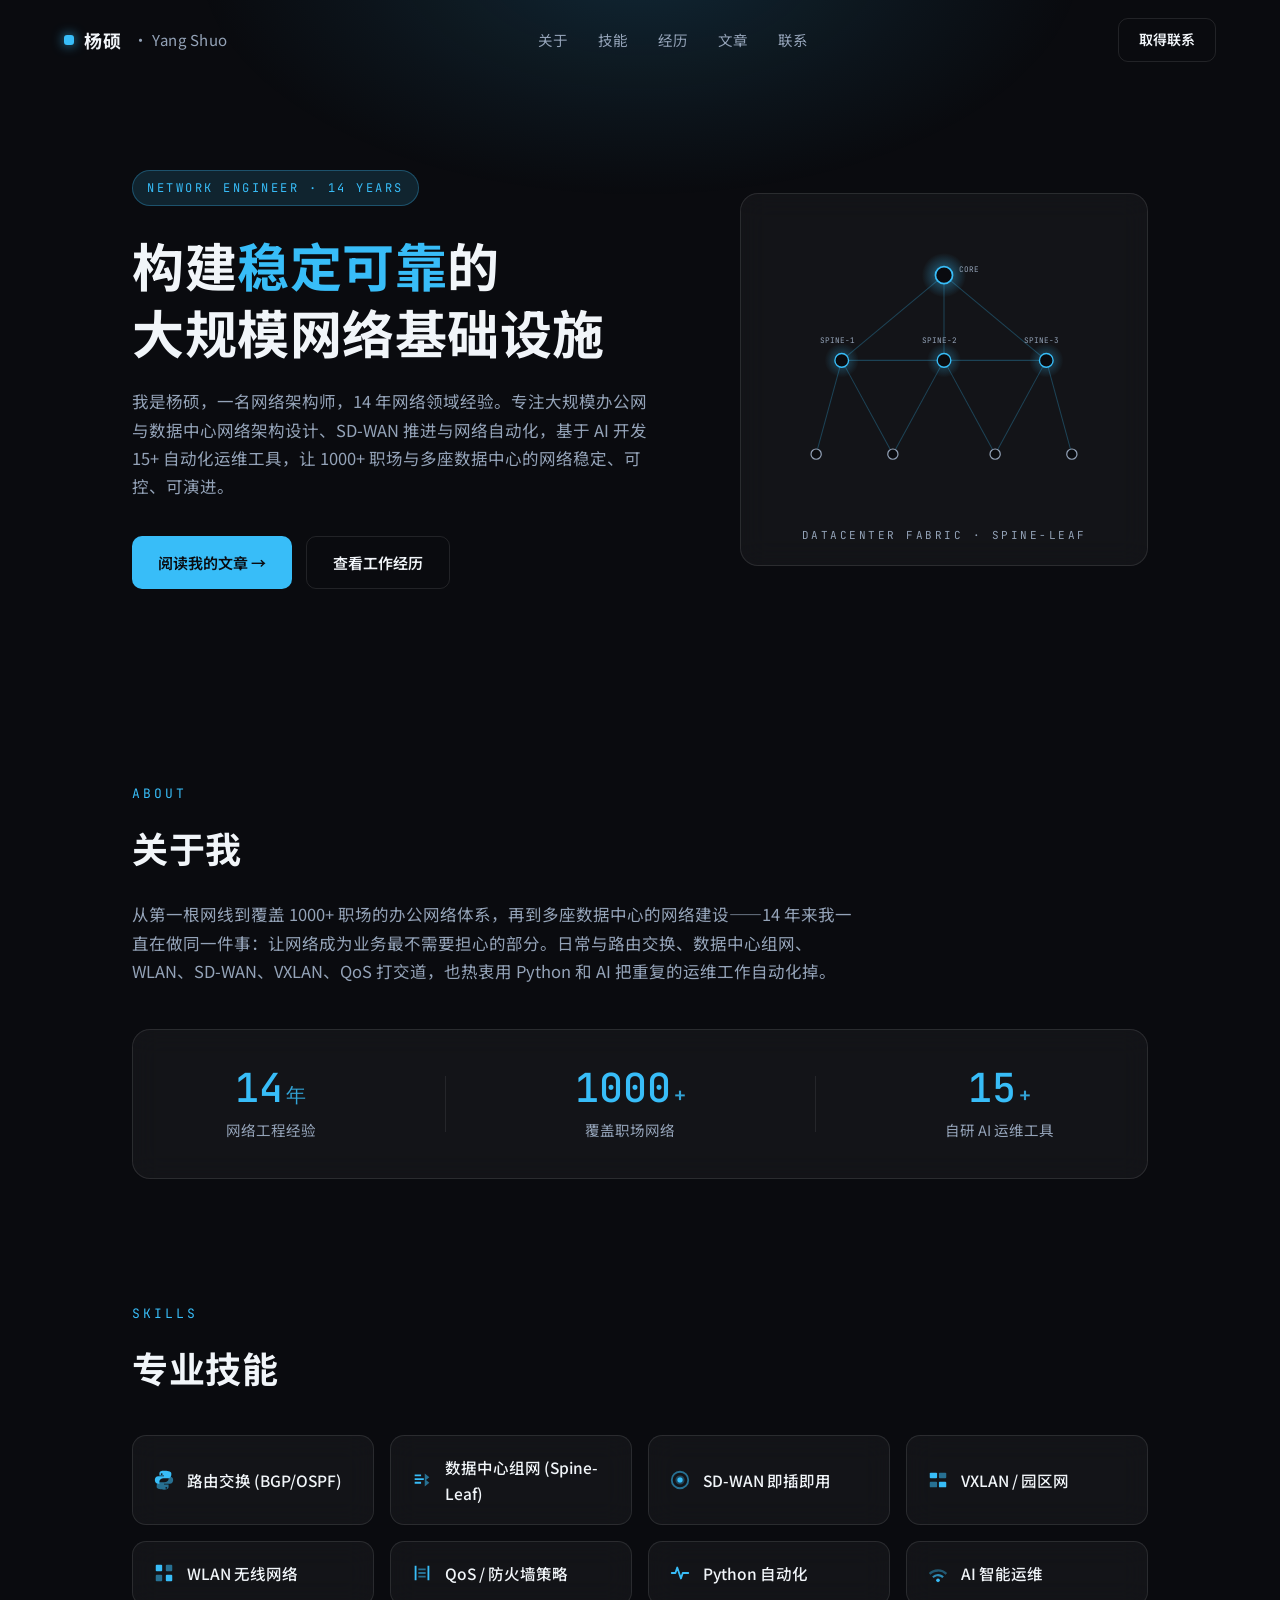
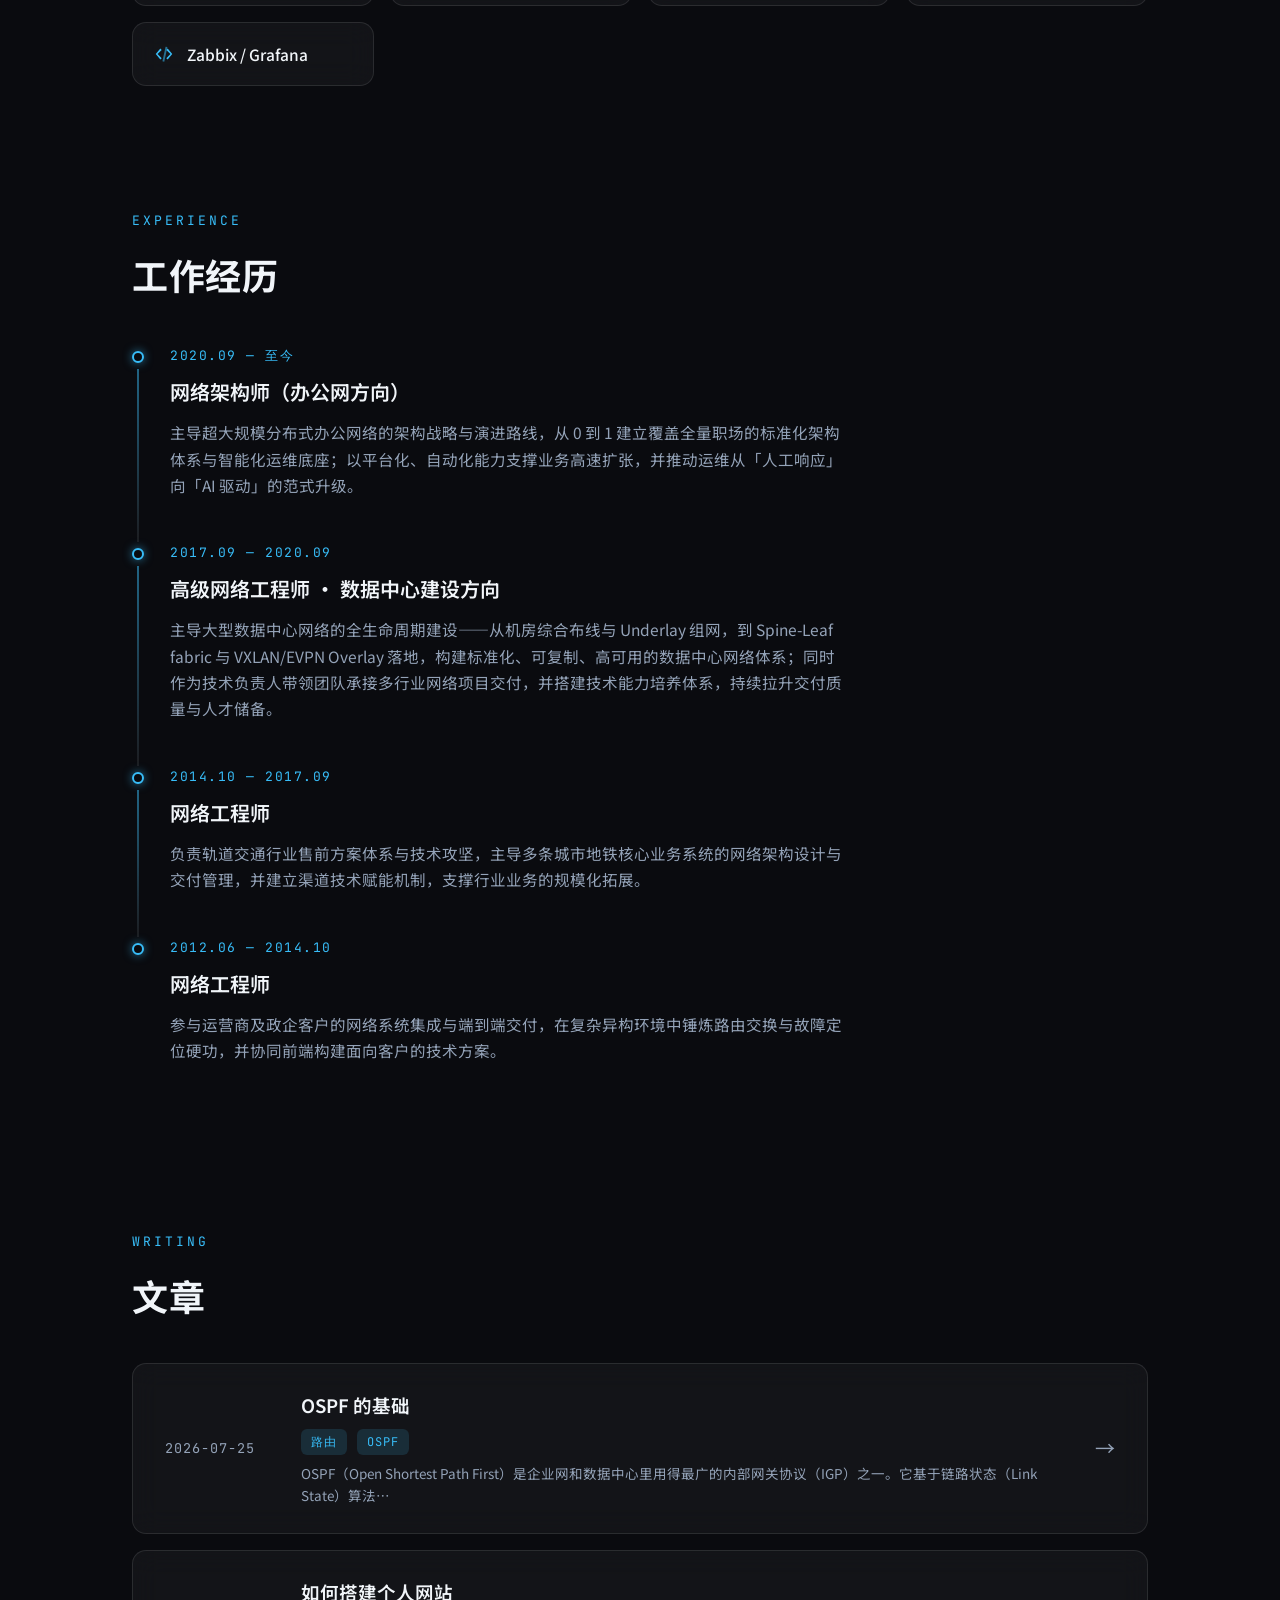
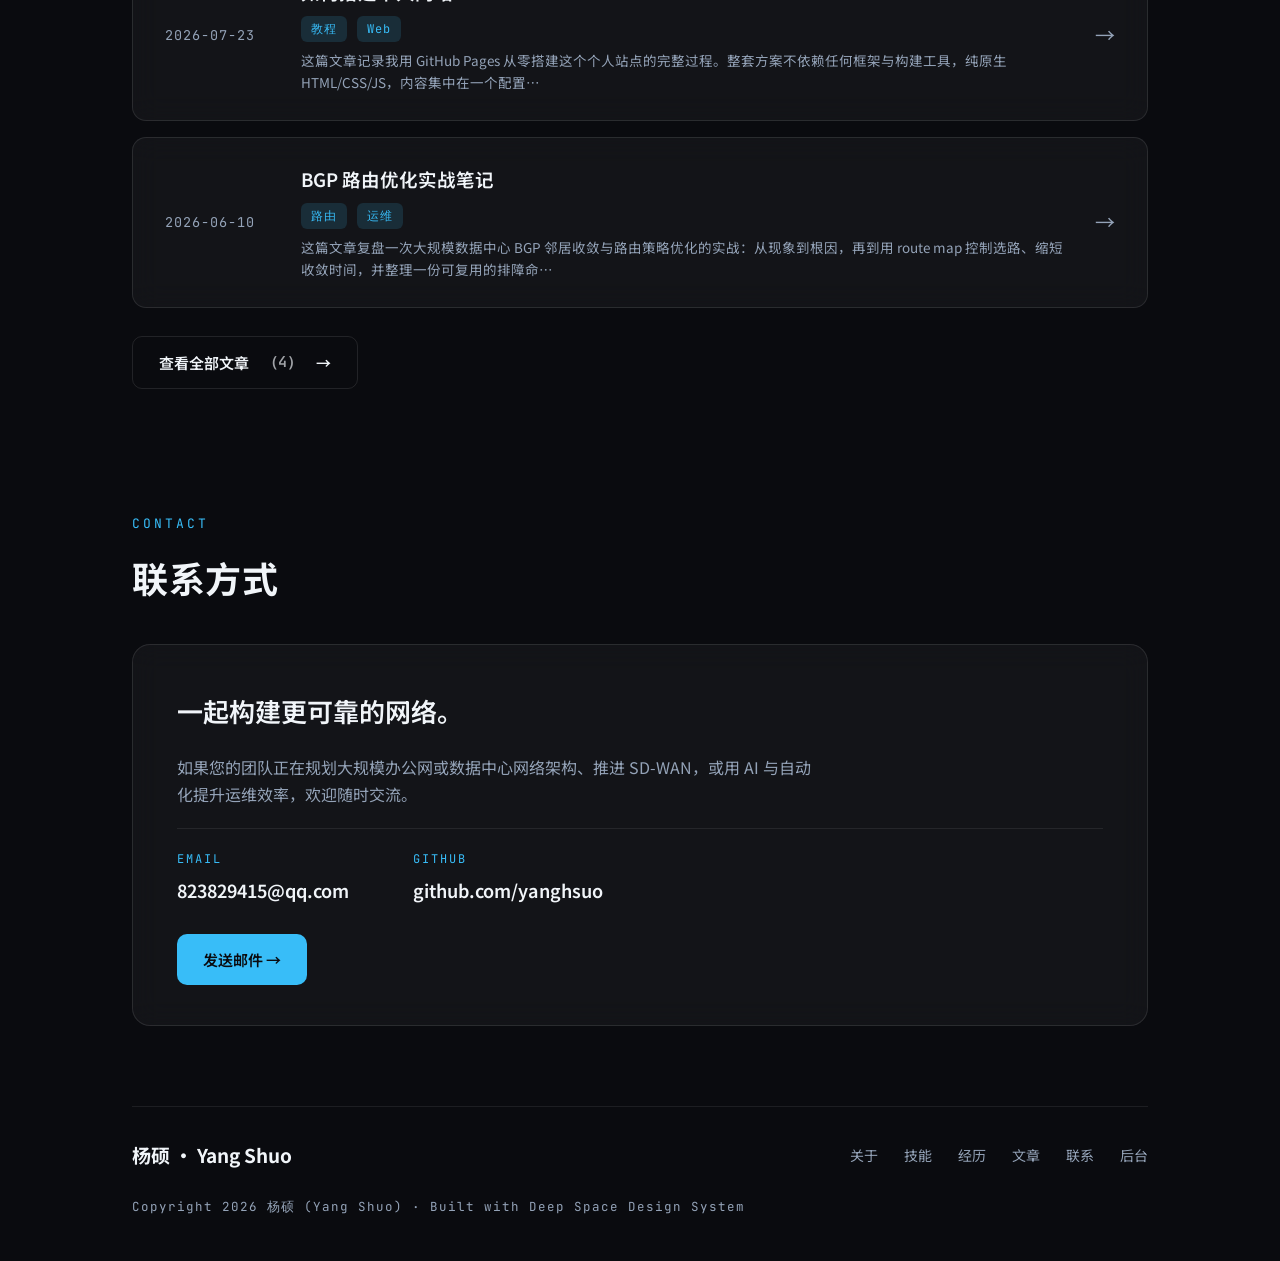
==== commit 18388439: "工作经历补充数据中心建设主线，并在 hero/关于/技能/联系等模块加入数据中心相关内容（全程匿名）" ====
--- a/index.html
+++ b/index.html
@@ -4,7 +4,7 @@
 <meta charset="UTF-8">
 <meta name="viewport" content="width=device-width, initial-scale=1.0">
 <title>杨硕 · Yang Shuo — 网络工程师 / Network Engineer</title>
-<meta name="description" content="杨硕（Yang Shuo）个人站 — 14 年网络经验，办公网网络架构师，专注大规模办公网架构、SD-WAN 推进与网络自动化。">
+<meta name="description" content="杨硕（Yang Shuo）个人站 — 14 年网络经验，网络架构师，专注大规模办公网与数据中心网络架构、SD-WAN 推进与网络自动化。">
 <link rel="preconnect" href="https://fonts.googleapis.com">
 <link rel="preconnect" href="https://fonts.gstatic.com" crossorigin>
 <link href="https://fonts.googleapis.com/css2?family=Noto+Sans+SC:wght@400;500;600;700&family=JetBrains+Mono:wght@400;500&display=swap" rel="stylesheet">
@@ -44,9 +44,8 @@
   <section class="hero">
     <div class="hero-left">
       <span class="badge mono" data-e="hero.badge">NETWORK ENGINEER · 14 YEARS</span>
-      <h1 class="hero-title" data-e="hero.title" data-html>构建<em>稳定可靠</em>的<br>大规模办公网络基础设施</h1>
-      <p class="hero-sub" data-e="hero.sub">我是杨硕，一名办公网网络架构师，14 年网络领域经验。专注大规模办公网架构设计、
-        SD-WAN 推进与网络自动化，基于 AI 开发 15+ 自动化运维工具，让 1000+ 职场的网络稳定、可控、可演进。</p>
+      <h1 class="hero-title" data-e="hero.title" data-html>构建<em>稳定可靠</em>的<br>大规模网络基础设施</h1>
+      <p class="hero-sub" data-e="hero.sub">我是杨硕，一名网络架构师，14 年网络领域经验。专注大规模办公网与数据中心网络架构设计、SD-WAN 推进与网络自动化，基于 AI 开发 15+ 自动化运维工具，让 1000+ 职场与多座数据中心的网络稳定、可控、可演进。</p>
       <div class="hero-ctas">
         <a class="btn btn-primary" href="articles.html">阅读我的文章 →</a>
         <a class="btn btn-ghost" href="#experience">查看工作经历</a>
@@ -104,8 +103,7 @@
   <section class="section" id="about">
     <span class="eyebrow mono">ABOUT</span>
     <h2 class="section-title">关于我</h2>
-    <p class="section-lead" data-e="about.lead">从第一根网线到覆盖 1000+ 职场的办公网络体系——14 年来我一直在做同一件事：
-      让网络成为业务最不需要担心的部分。日常与路由交换、WLAN、SD-WAN、VXLAN、QoS 打交道，也热衷用 Python 和 AI 把重复的运维工作自动化掉。</p>
+    <p class="section-lead" data-e="about.lead">从第一根网线到覆盖 1000+ 职场的办公网络体系，再到多座数据中心的网络建设——14 年来我一直在做同一件事：让网络成为业务最不需要担心的部分。日常与路由交换、数据中心组网、WLAN、SD-WAN、VXLAN、QoS 打交道，也热衷用 Python 和 AI 把重复的运维工作自动化掉。</p>
     <div class="stats glass">
       <div class="stat">
         <div class="stat-num mono"><span class="n" data-e="stats.0.num">14</span><span data-e="stats.0.unit">年</span></div>
@@ -133,6 +131,7 @@
       <div class="chip glass"><svg viewBox="0 0 24 24"><path d="M4 6h7v2H4zm0 4h10v2H4zm0 4h7v2H4z"/><path d="M15 5l5 4-5 4V5zm0 6l5 4-5 4v-8z" opacity=".55"/></svg>BGP 路由</div>
       <div class="chip glass"><svg viewBox="0 0 24 24"><circle cx="12" cy="12" r="3"/><path d="M12 2a10 10 0 100 20 10 10 0 000-20zm0 2a8 8 0 110 16 8 8 0 010-16z" opacity=".55"/><path d="M12 7a5 5 0 100 10 5 5 0 000-10zm0 2a3 3 0 110 6 3 3 0 010-6z" opacity=".3"/></svg>OSPF</div>
       <div class="chip glass"><svg viewBox="0 0 24 24"><rect x="3" y="4" width="8" height="6" rx="1"/><rect x="13" y="4" width="8" height="6" rx="1" opacity=".55"/><rect x="3" y="14" width="8" height="6" rx="1" opacity=".55"/><rect x="13" y="14" width="8" height="6" rx="1"/></svg>VXLAN / EVPN</div>
+      <div class="chip glass"><svg viewBox="0 0 24 24"><rect x="3" y="3" width="7" height="7" rx="1"/><rect x="14" y="3" width="7" height="7" rx="1" opacity=".55"/><rect x="3" y="14" width="7" height="7" rx="1" opacity=".55"/><rect x="14" y="14" width="7" height="7" rx="1"/></svg>数据中心组网</div>
       <div class="chip glass"><svg viewBox="0 0 24 24"><path d="M4 4h2v16H4zm14 0h2v16h-2z"/><path d="M8 7h8v2H8zm0 8h8v2H8zm0-4h8v2H8z" opacity=".55"/></svg>InfiniBand</div>
       <div class="chip glass"><svg viewBox="0 0 24 24"><path d="M3 12h4l2-6 4 12 2-6h6" fill="none" stroke="currentColor" stroke-width="2" stroke-linecap="round" stroke-linejoin="round"/></svg>RoCE 无损网络</div>
       <div class="chip glass"><svg viewBox="0 0 24 24"><path d="M12 18a2 2 0 110 4 2 2 0 010-4z"/><path d="M12 13c2.5 0 4.8 1 6.4 2.7l-1.7 1.7A6.9 6.9 0 0012 15.5c-1.8 0-3.5.7-4.7 1.9l-1.7-1.7A9 9 0 0112 13z" opacity=".7"/><path d="M12 8c3.9 0 7.4 1.6 10 4.1l-1.7 1.7A11.5 11.5 0 0012 10.5c-3.2 0-6.1 1.3-8.3 3.3L2 12.1A14 14 0 0112 8z" opacity=".4"/></svg>WiFi 无线网络</div>
@@ -157,8 +156,8 @@
         <div class="tl-marker"><span class="tl-dot"></span><span class="tl-line"></span></div>
         <div class="tl-body">
           <div class="tl-date mono">2017.09 — 2020.09</div>
-          <h3 class="tl-role">高级网络工程师</h3>
-          <p class="tl-desc">作为技术负责人带领团队承接千万级网络项目交付，主导私有云与多行业关键业务网络的架构规划与高可用落地；同时搭建团队技术能力培养体系，显著拉升交付质量与人才储备。</p>
+          <h3 class="tl-role">高级网络工程师 · 数据中心建设方向</h3>
+          <p class="tl-desc">主导大型数据中心网络的全生命周期建设——从机房综合布线与 Underlay 组网，到 Spine-Leaf fabric 与 VXLAN/EVPN Overlay 落地，构建标准化、可复制、高可用的数据中心网络体系；同时作为技术负责人带领团队承接多行业网络项目交付，并搭建技术能力培养体系，持续拉升交付质量与人才储备。</p>
         </div>
       </div>
       <div class="tl-item">
@@ -221,7 +220,7 @@
     <h2 class="section-title">联系方式</h2>
     <div class="contact-card glass">
       <h3 class="contact-statement" data-e="contact.statement">一起构建更可靠的网络。</h3>
-      <p class="contact-body" data-e="contact.body">如果您的团队正在规划大规模办公网架构、推进 SD-WAN，或用 AI 与自动化提升运维效率，欢迎随时交流。</p>
+      <p class="contact-body" data-e="contact.body">如果您的团队正在规划大规模办公网或数据中心网络架构、推进 SD-WAN，或用 AI 与自动化提升运维效率，欢迎随时交流。</p>
       <div class="contact-divider"></div>
       <div class="contact-row">
         <div class="contact-col">
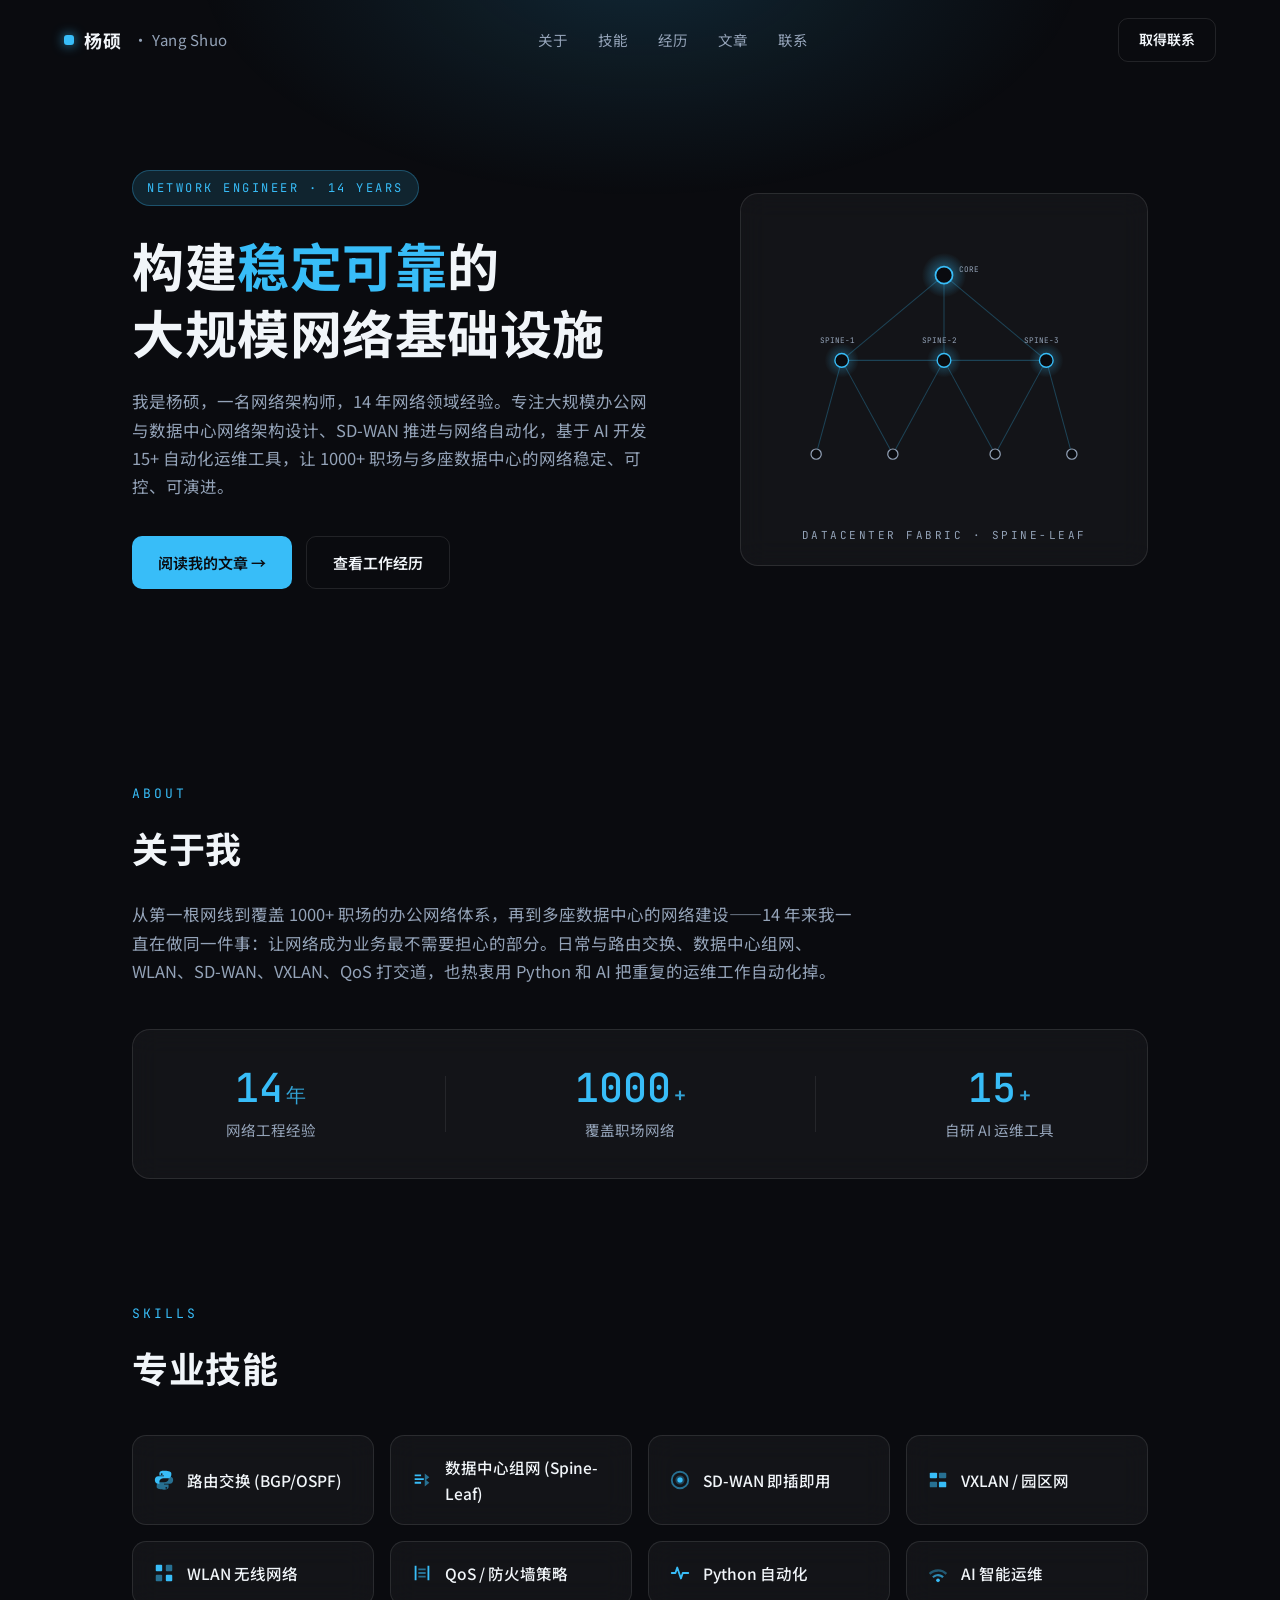
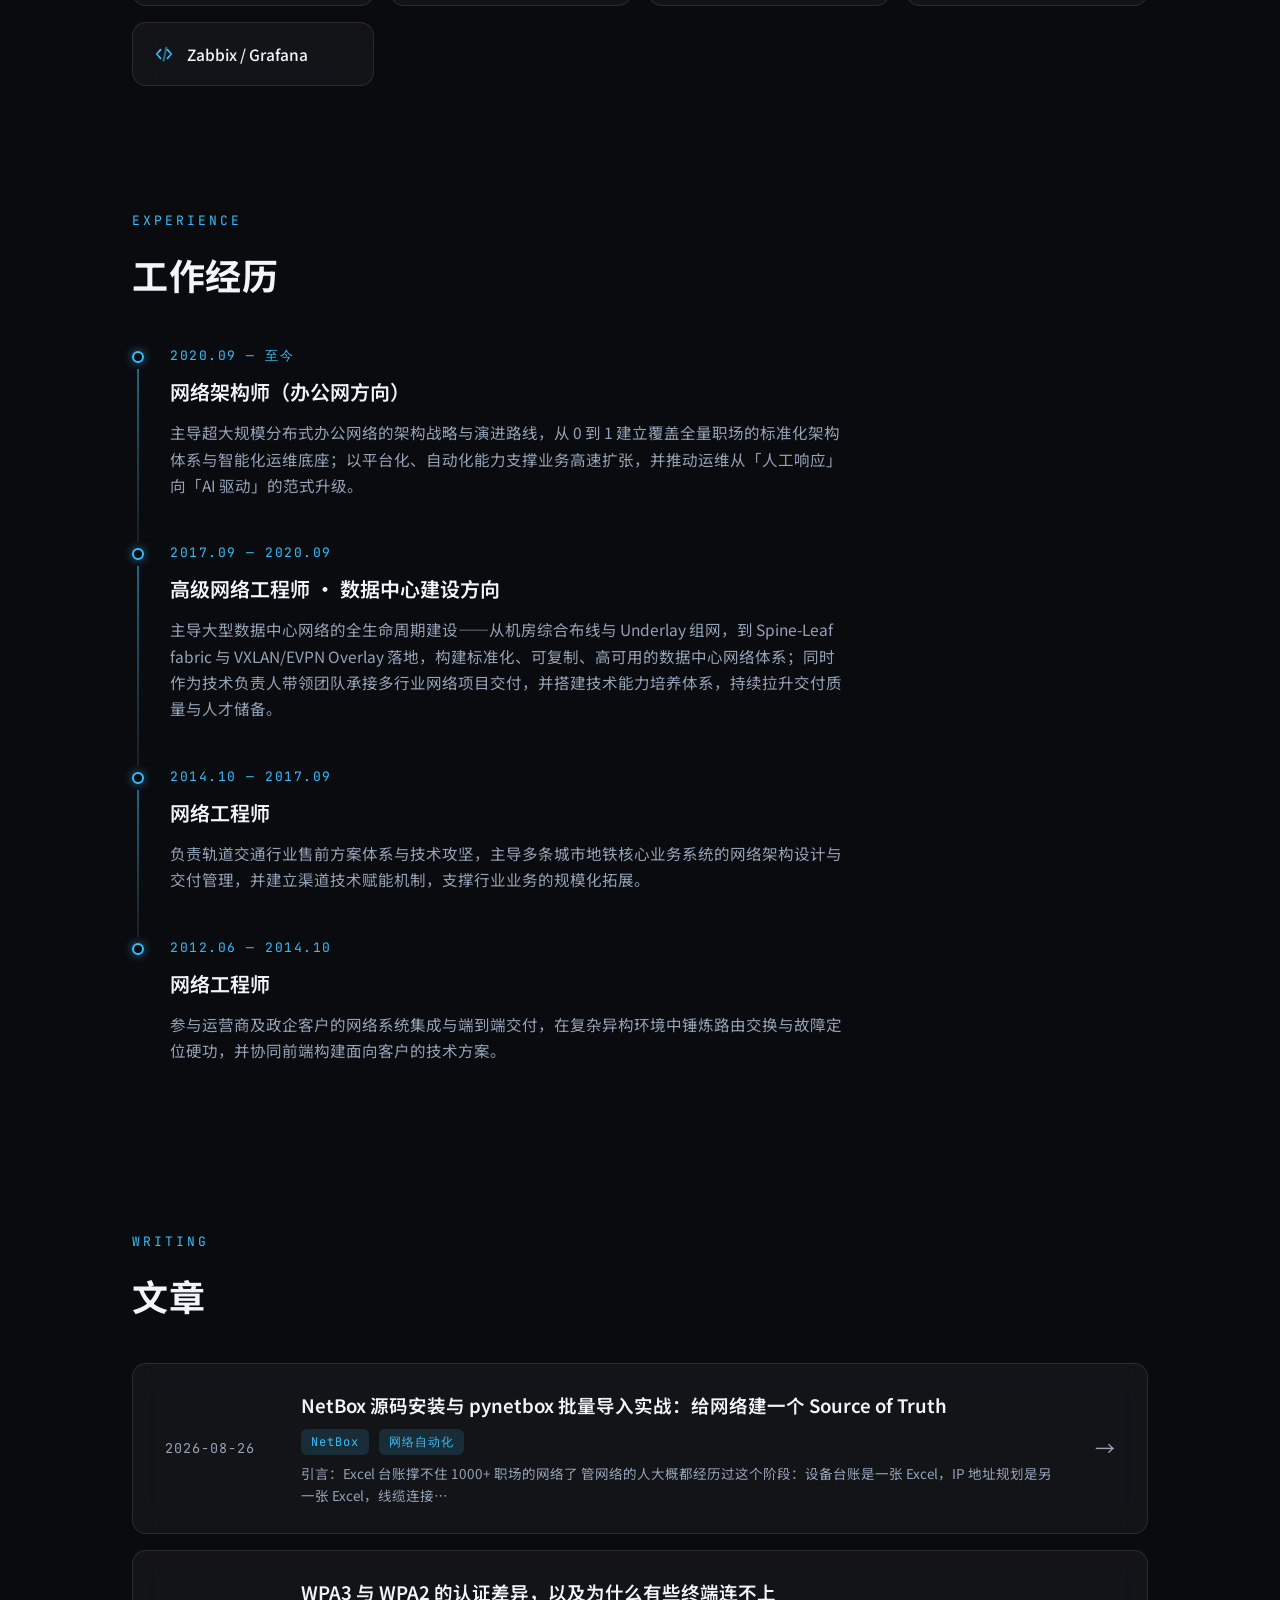
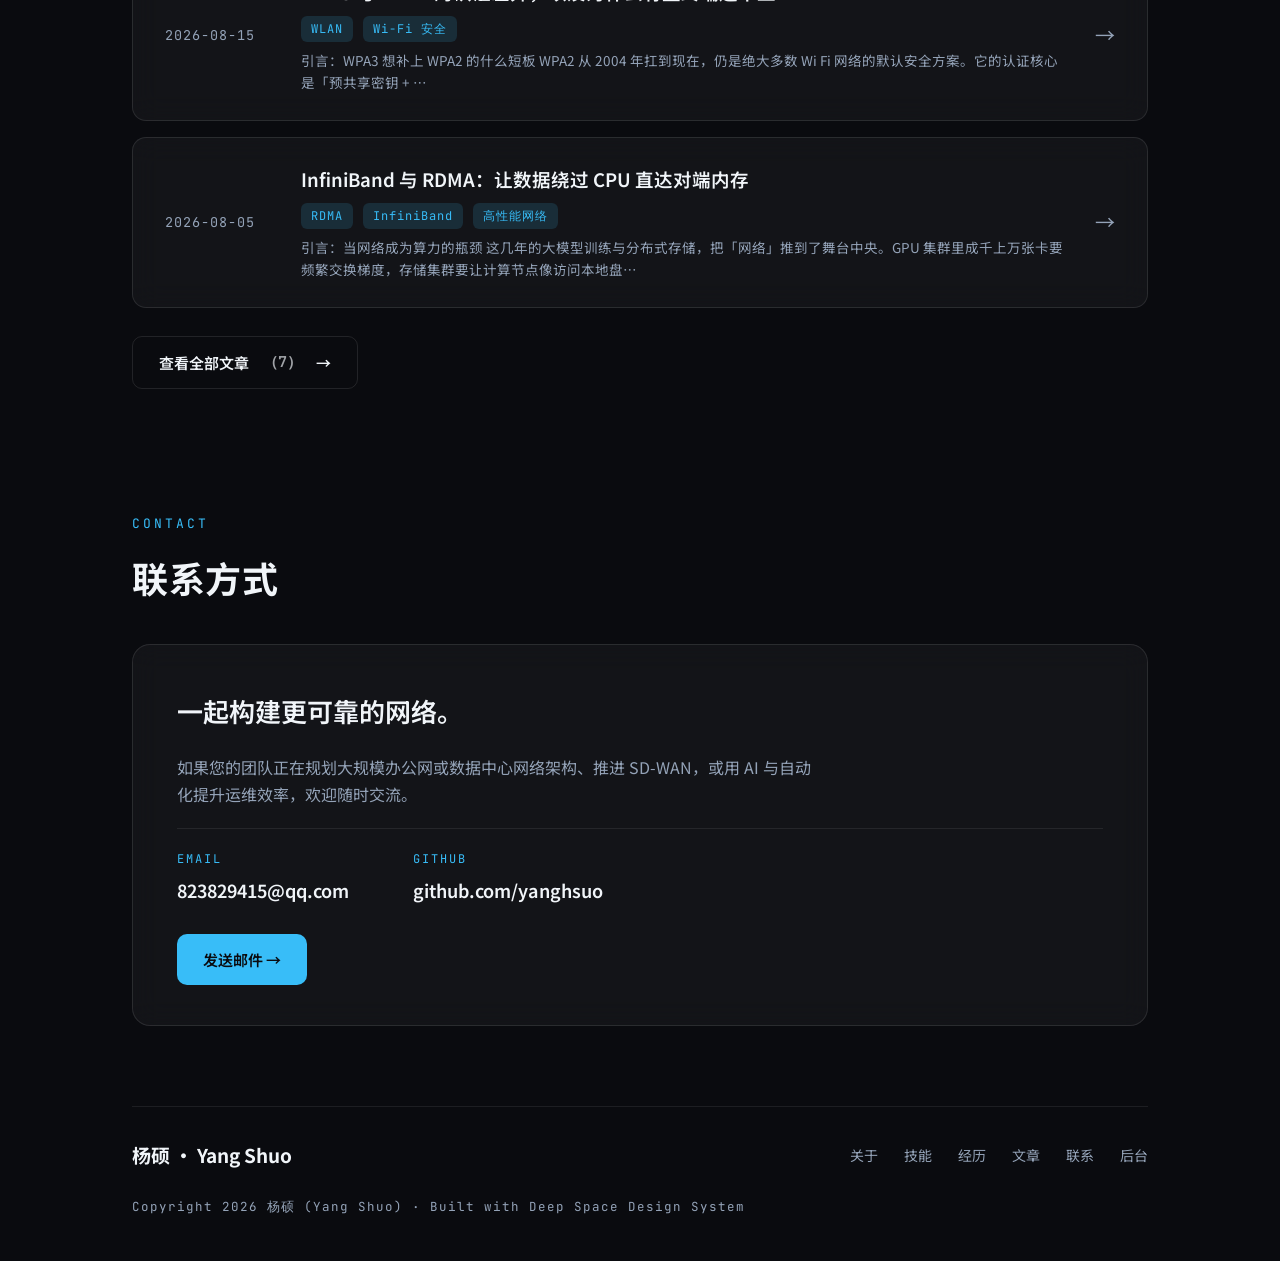
==== commit 68892cd2: "fix: 首页文章区硬编码列表同步为最新 3 篇" ====
--- a/index.html
+++ b/index.html
@@ -184,27 +184,27 @@
     <span class="eyebrow mono">WRITING</span>
     <h2 class="section-title">文章</h2>
     <div class="article-list" data-limit="3" data-excerpt>
-      <a class="article glass" href="#">
-        <div class="article-date mono">2026-07-23</div>
+      <a class="article glass" href="article.html?d=2026-08-26">
+        <div class="article-date mono">2026-08-26</div>
         <div class="article-main">
-          <h3>如何搭建个人网站</h3>
-          <div class="tags mono"><span>教程</span><span>Web</span></div>
+          <h3>NetBox 源码安装与 pynetbox 批量导入实战：给网络建一个 Source of Truth</h3>
+          <div class="tags mono"><span>NetBox</span><span>网络自动化</span></div>
         </div>
         <span class="article-arrow">→</span>
       </a>
-      <a class="article glass" href="#">
-        <div class="article-date mono">2026-06-10</div>
+      <a class="article glass" href="article.html?d=2026-08-15">
+        <div class="article-date mono">2026-08-15</div>
         <div class="article-main">
-          <h3>BGP 路由优化实战笔记</h3>
-          <div class="tags mono"><span>路由</span><span>运维</span></div>
+          <h3>WPA3 与 WPA2 的认证差异，以及为什么有些终端连不上</h3>
+          <div class="tags mono"><span>WLAN</span><span>Wi-Fi 安全</span></div>
         </div>
         <span class="article-arrow">→</span>
       </a>
-      <a class="article glass" href="#">
-        <div class="article-date mono">2026-05-02</div>
+      <a class="article glass" href="article.html?d=2026-08-05">
+        <div class="article-date mono">2026-08-05</div>
         <div class="article-main">
-          <h3>用 Python 自动化日常网络运维</h3>
-          <div class="tags mono"><span>Python</span><span>自动化</span></div>
+          <h3>InfiniBand 与 RDMA：让数据绕过 CPU 直达对端内存</h3>
+          <div class="tags mono"><span>RDMA</span><span>高性能网络</span></div>
         </div>
         <span class="article-arrow">→</span>
       </a>
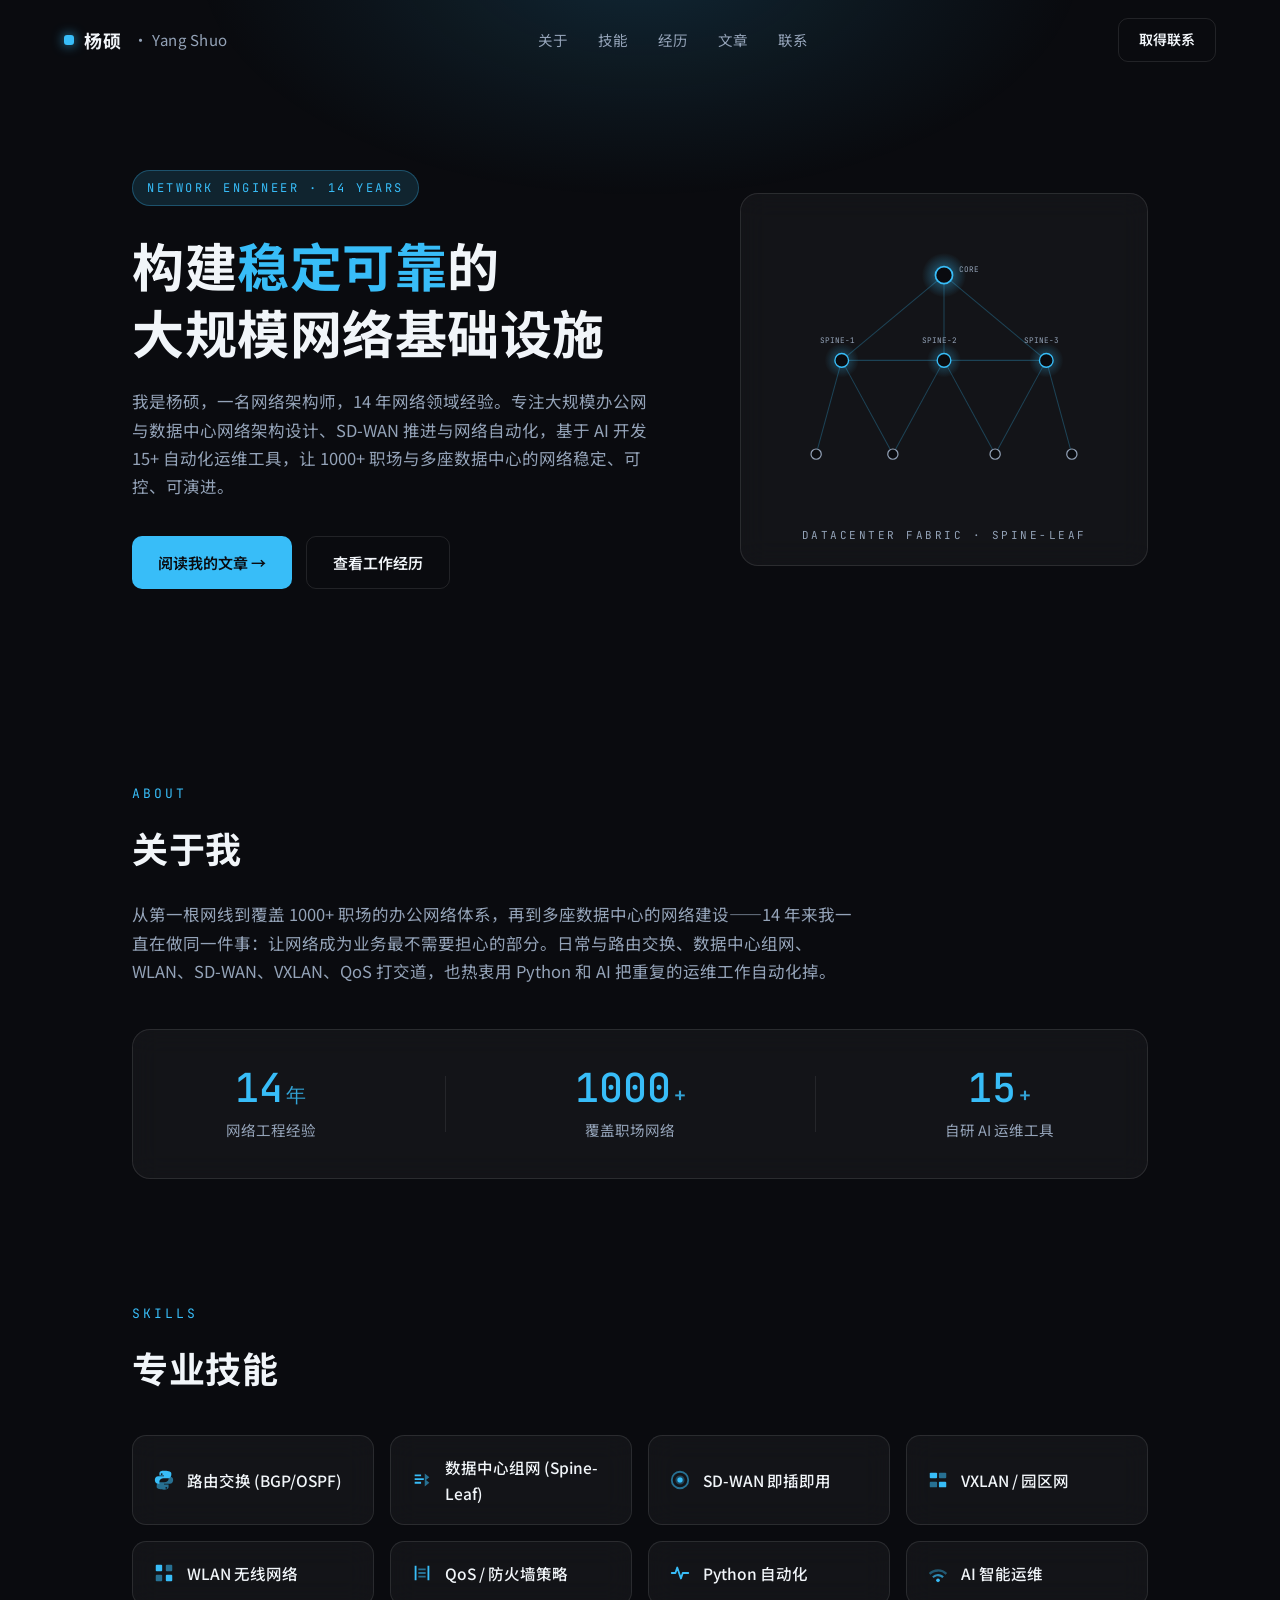
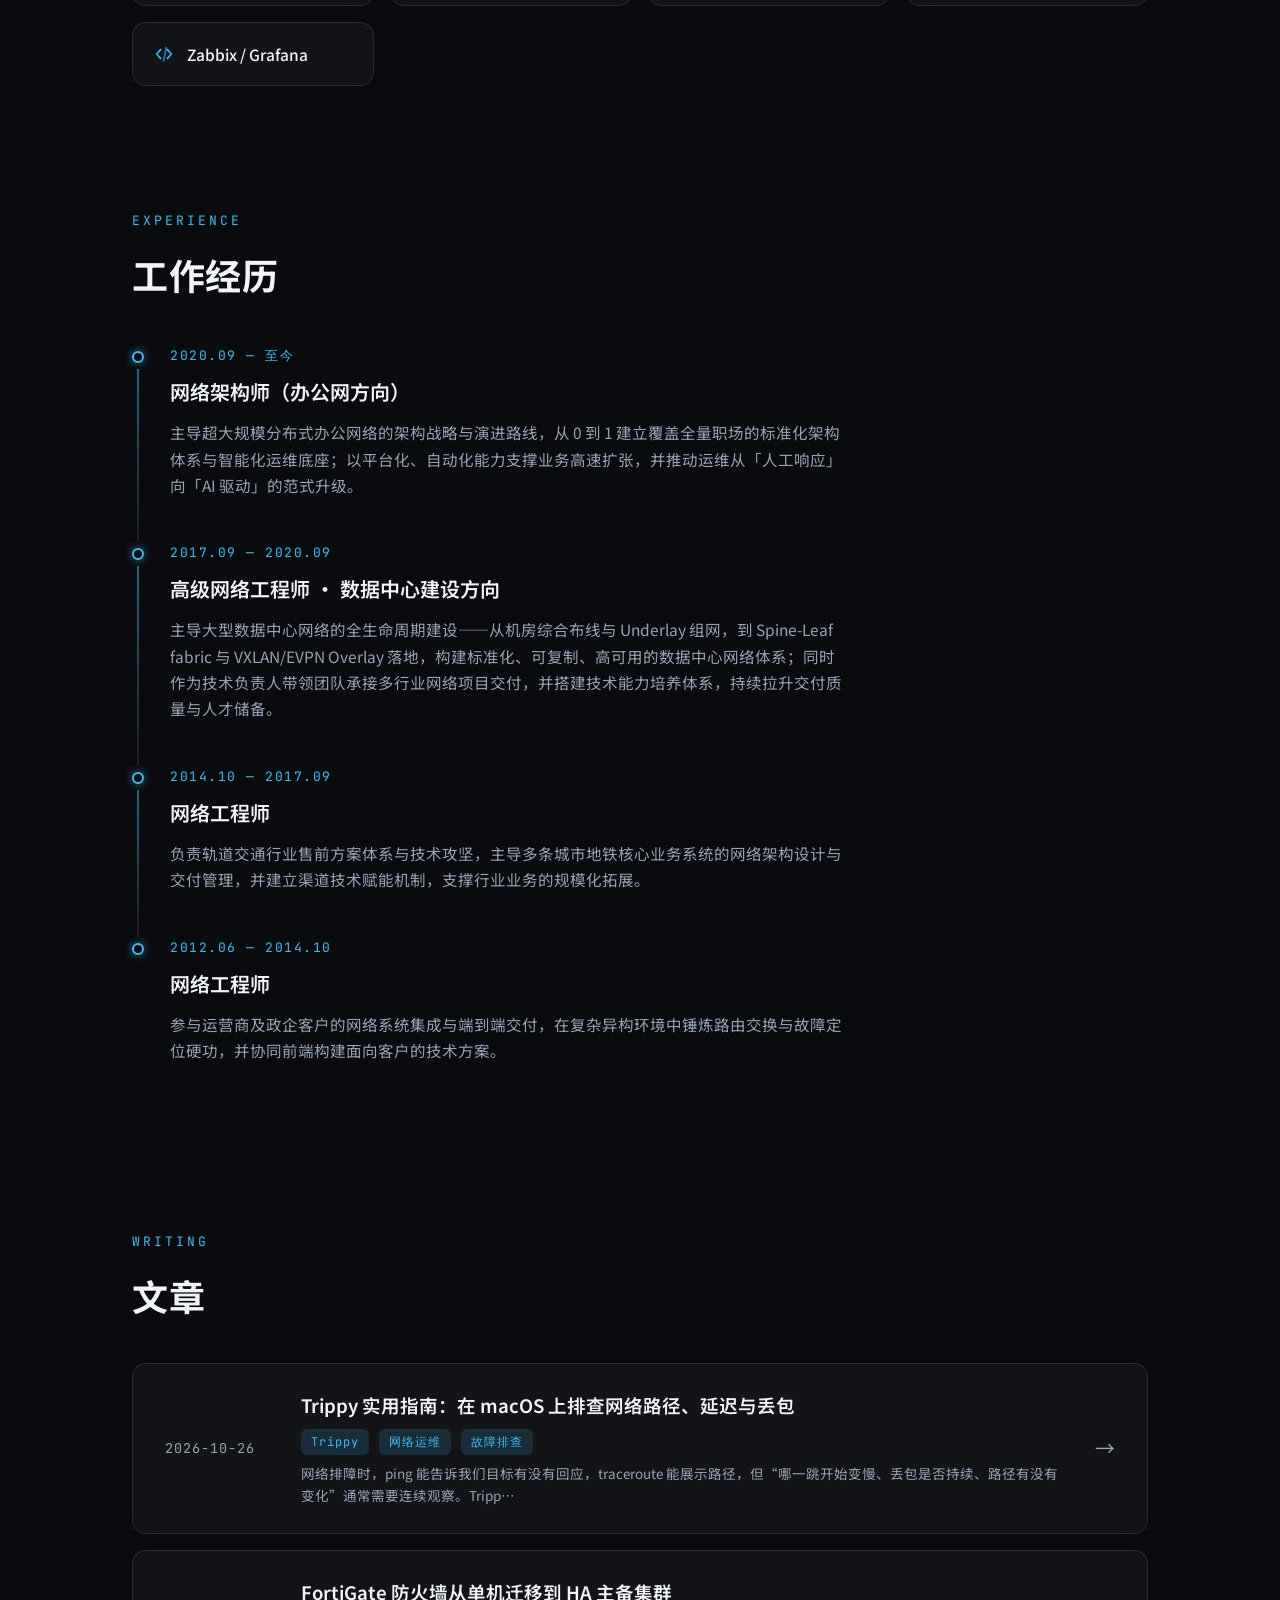
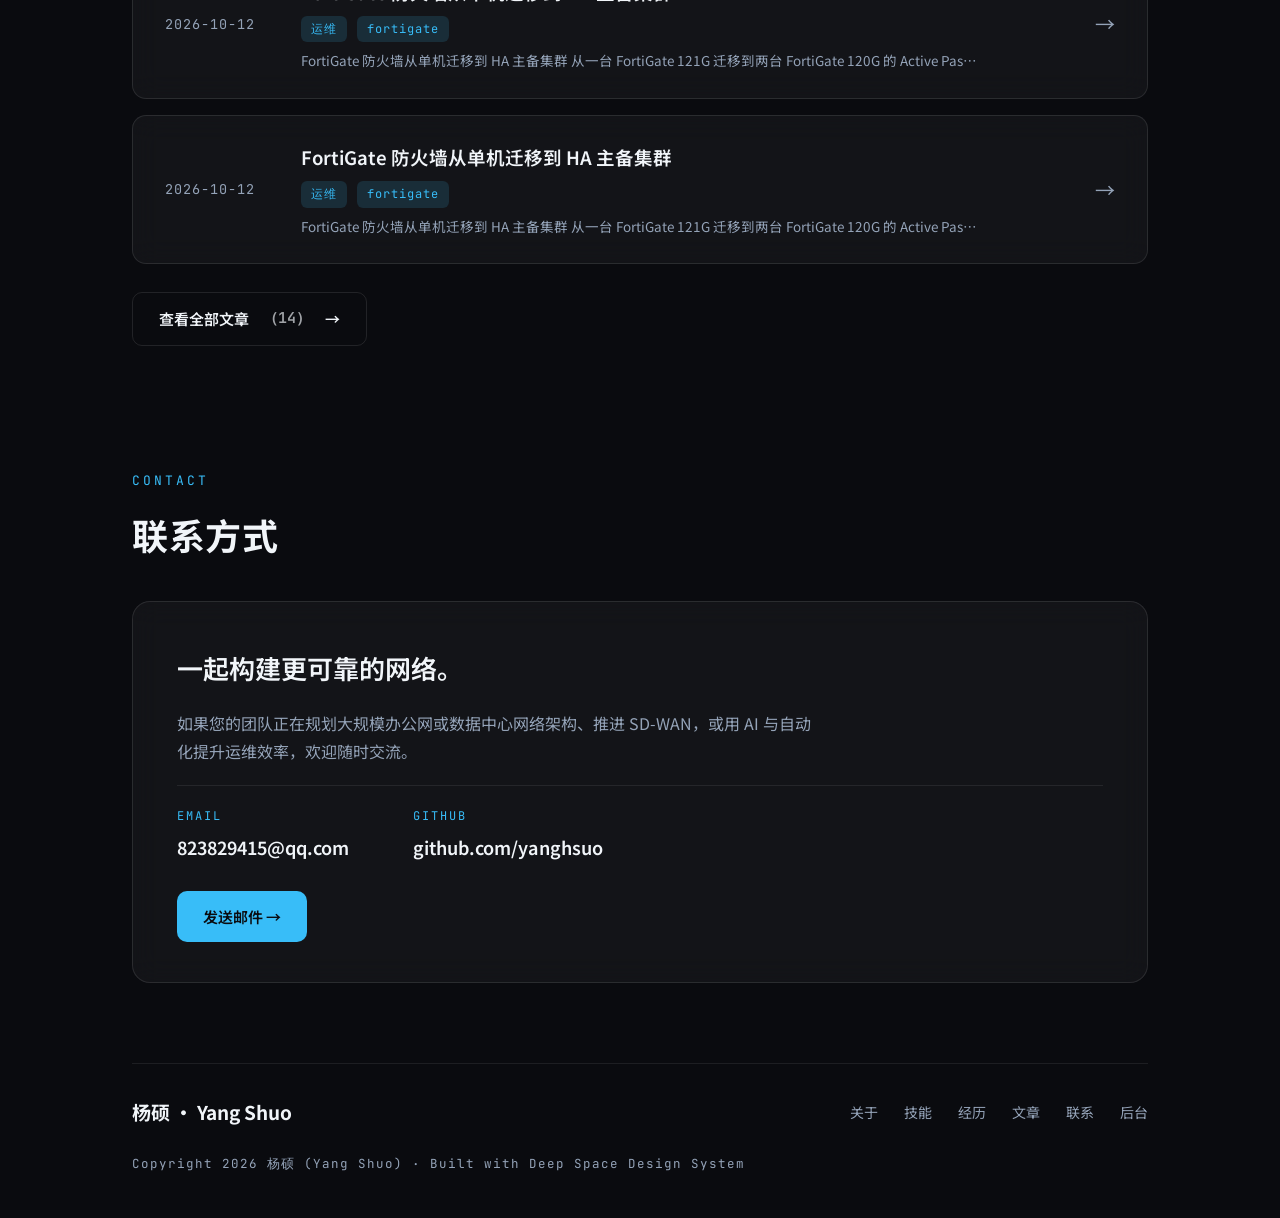
==== commit 70aae3aa: "fix: refresh article content cache and homepage fallback" ====
--- a/index.html
+++ b/index.html
@@ -184,27 +184,27 @@
     <span class="eyebrow mono">WRITING</span>
     <h2 class="section-title">文章</h2>
     <div class="article-list" data-limit="3" data-excerpt>
-      <a class="article glass" href="article.html?d=2026-08-26">
-        <div class="article-date mono">2026-08-26</div>
+      <a class="article glass" href="article.html?d=2026-10-26">
+        <div class="article-date mono">2026-10-26</div>
         <div class="article-main">
-          <h3>NetBox 源码安装与 pynetbox 批量导入实战：给网络建一个 Source of Truth</h3>
-          <div class="tags mono"><span>NetBox</span><span>网络自动化</span></div>
+          <h3>Trippy 实用指南：在 macOS 上排查网络路径、延迟与丢包</h3>
+          <div class="tags mono"><span>Trippy</span><span>网络运维</span><span>故障排查</span></div>
         </div>
         <span class="article-arrow">→</span>
       </a>
-      <a class="article glass" href="article.html?d=2026-08-15">
-        <div class="article-date mono">2026-08-15</div>
+      <a class="article glass" href="article.html?d=2026-10-12">
+        <div class="article-date mono">2026-10-12</div>
         <div class="article-main">
-          <h3>WPA3 与 WPA2 的认证差异，以及为什么有些终端连不上</h3>
-          <div class="tags mono"><span>WLAN</span><span>Wi-Fi 安全</span></div>
+          <h3>FortiGate 防火墙从单机迁移到 HA 主备集群</h3>
+          <div class="tags mono"><span>运维</span><span>fortigate</span></div>
         </div>
         <span class="article-arrow">→</span>
       </a>
-      <a class="article glass" href="article.html?d=2026-08-05">
-        <div class="article-date mono">2026-08-05</div>
+      <a class="article glass" href="article.html?d=2026-10-08">
+        <div class="article-date mono">2026-10-08</div>
         <div class="article-main">
-          <h3>InfiniBand 与 RDMA：让数据绕过 CPU 直达对端内存</h3>
-          <div class="tags mono"><span>RDMA</span><span>高性能网络</span></div>
+          <h3>Scanopy 原生部署与 Daemon 接入：从安装到首次扫描</h3>
+          <div class="tags mono"><span>网络发现</span><span>Scanopy</span><span>网络运维</span></div>
         </div>
         <span class="article-arrow">→</span>
       </a>
@@ -255,7 +255,7 @@
   <div class="footer-copy mono" data-e="footer.copyright">Copyright 2026 杨硕 (Yang Shuo) · Built with Deep Space Design System</div>
 </footer>
 
-<script src="content.js"></script>
+<script src="content.js?v=04a434750930"></script>
 <script src="admin.js"></script>
 <script>
 // 滚动淡入
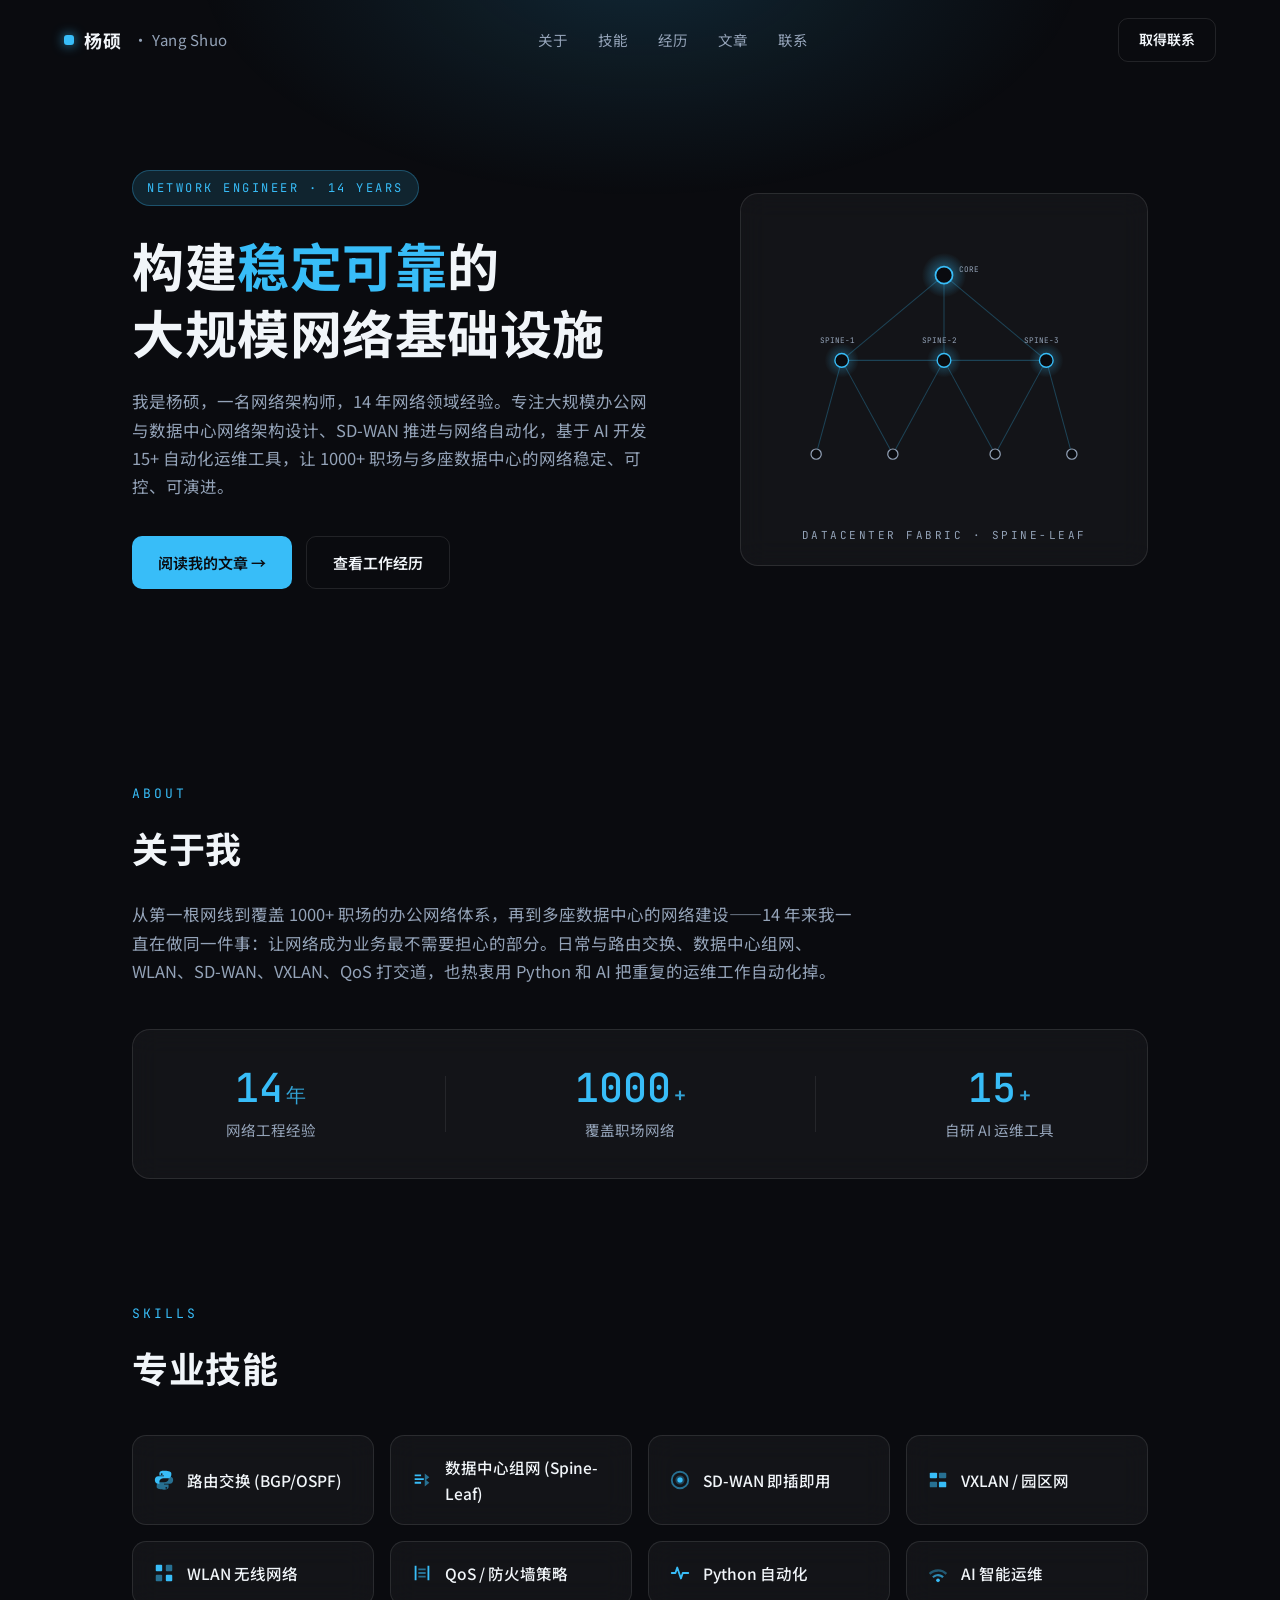
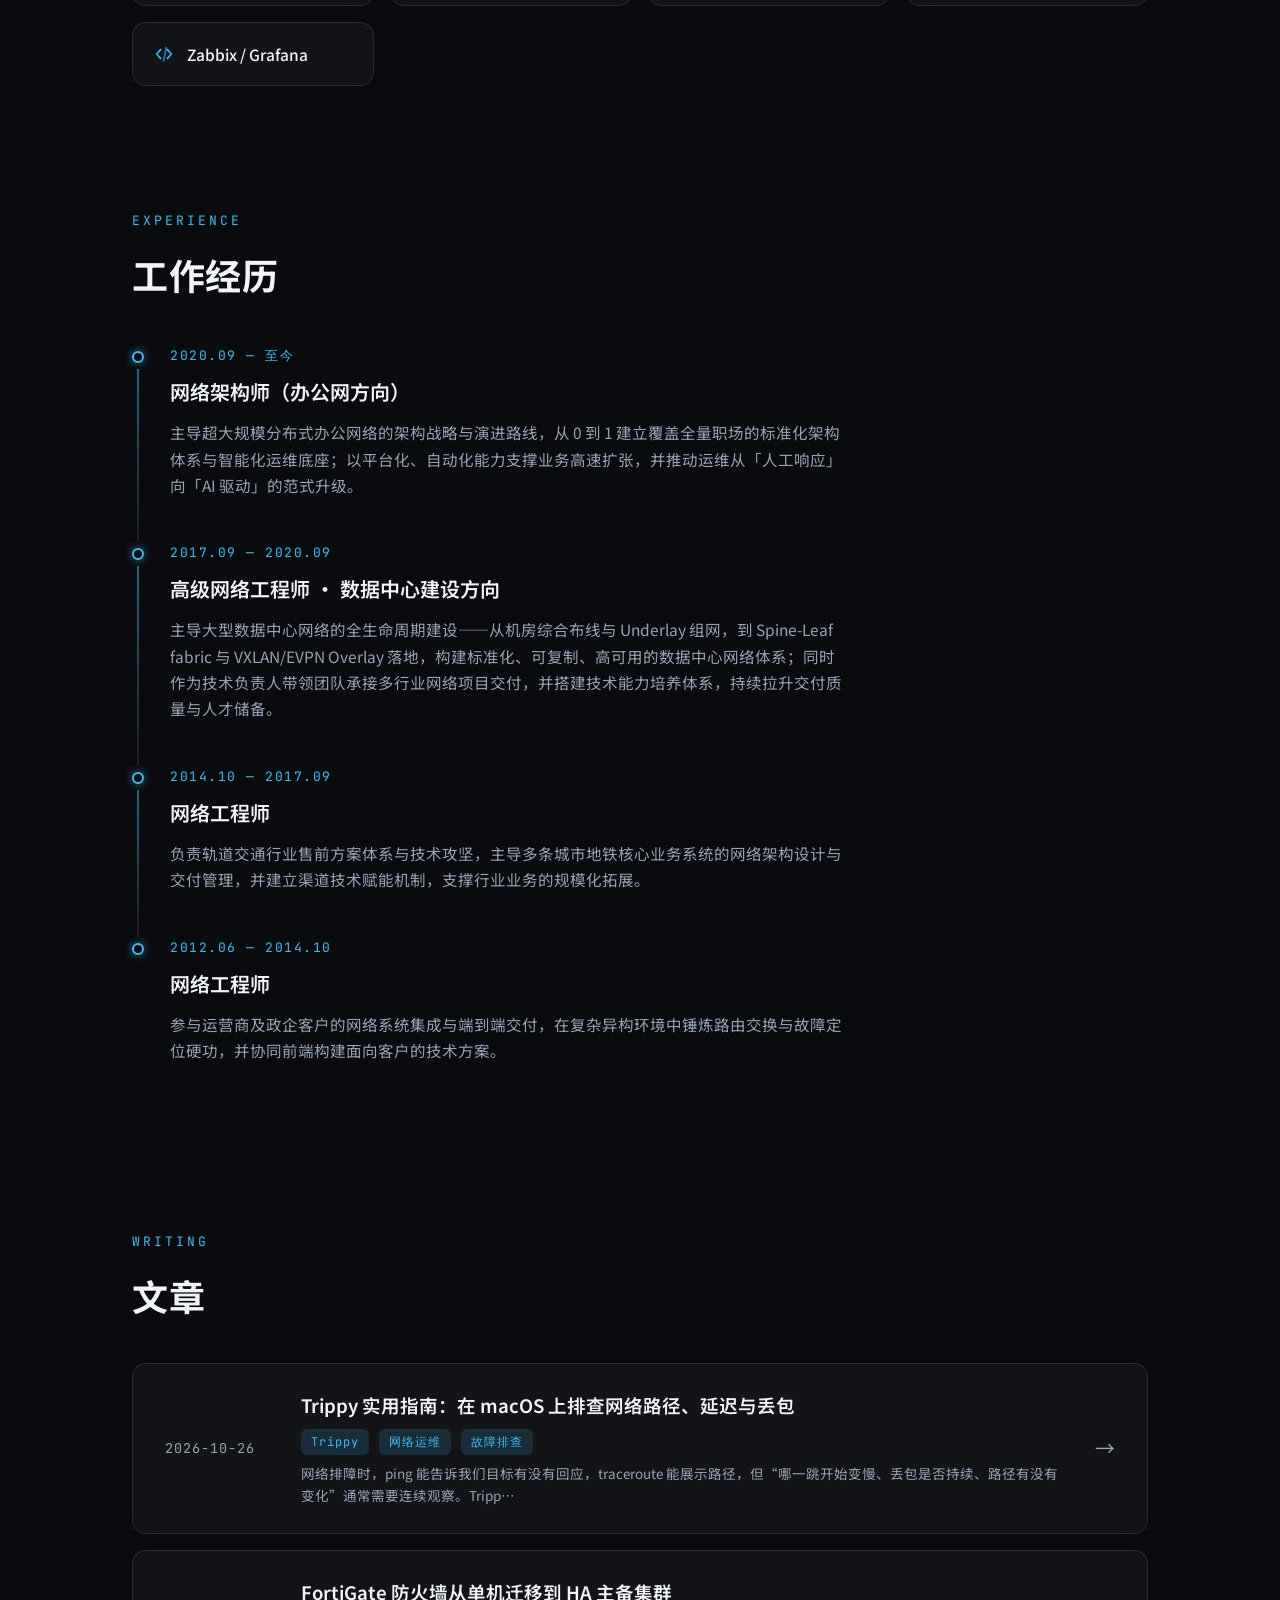
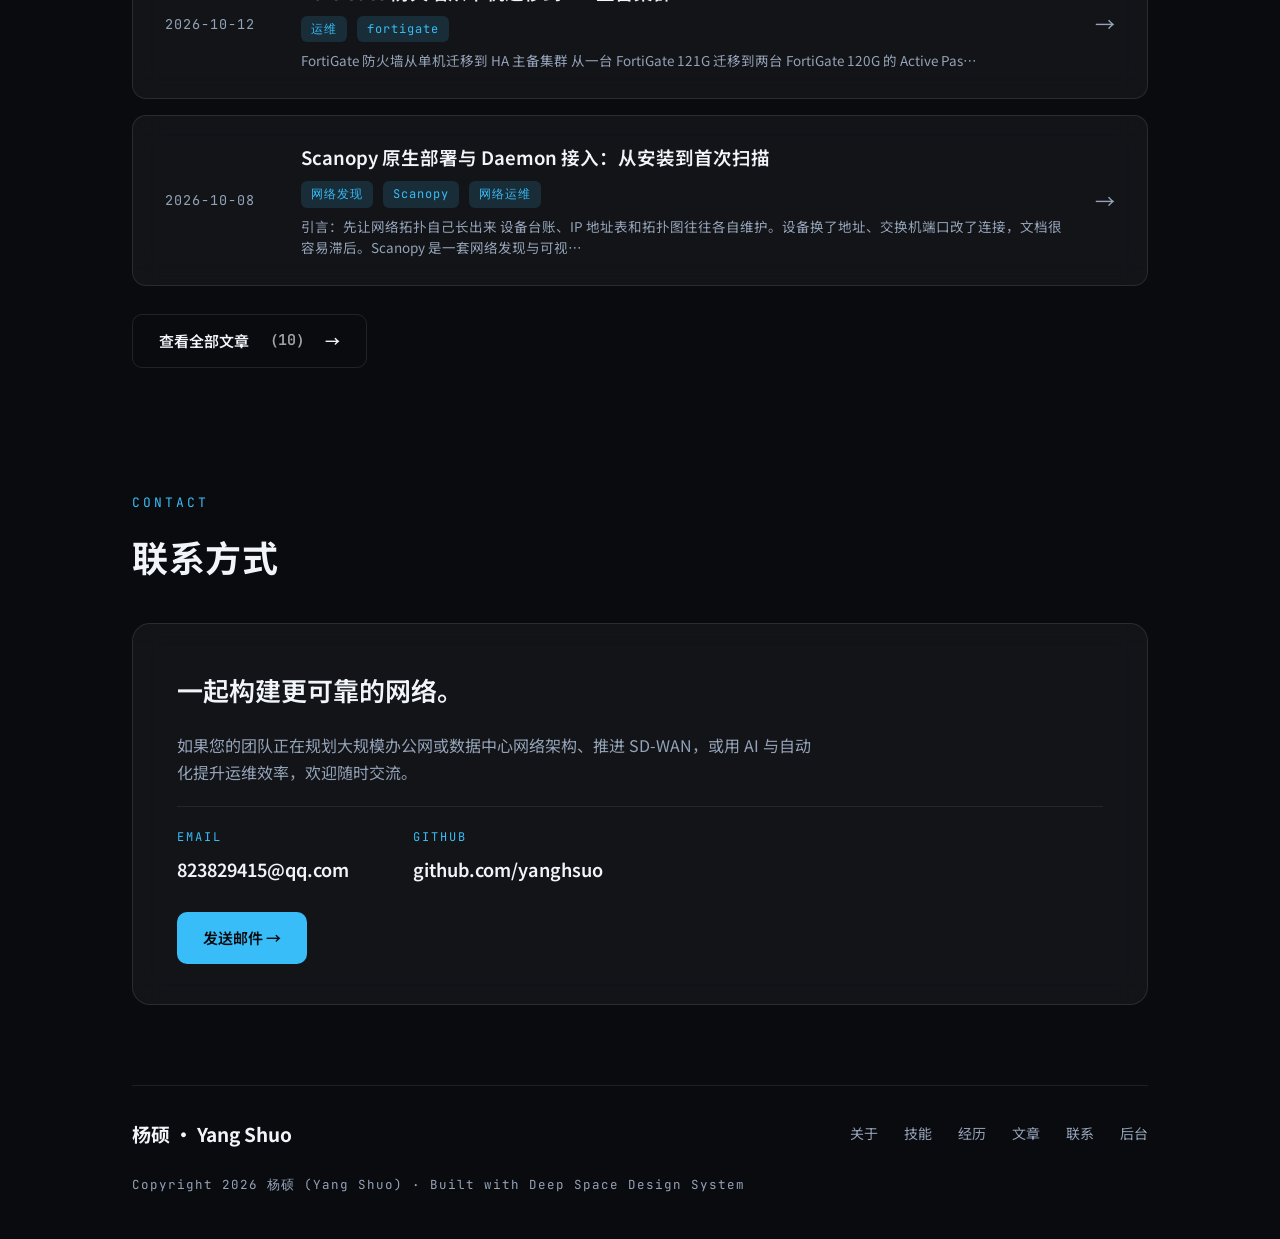
==== commit 1a214895: "fix: keep one copy of October 12 FortiGate article" ====
--- a/index.html
+++ b/index.html
@@ -255,7 +255,7 @@
   <div class="footer-copy mono" data-e="footer.copyright">Copyright 2026 杨硕 (Yang Shuo) · Built with Deep Space Design System</div>
 </footer>
 
-<script src="content.js?v=04a434750930"></script>
+<script src="content.js?v=20261026-dedup-1"></script>
 <script src="admin.js"></script>
 <script>
 // 滚动淡入
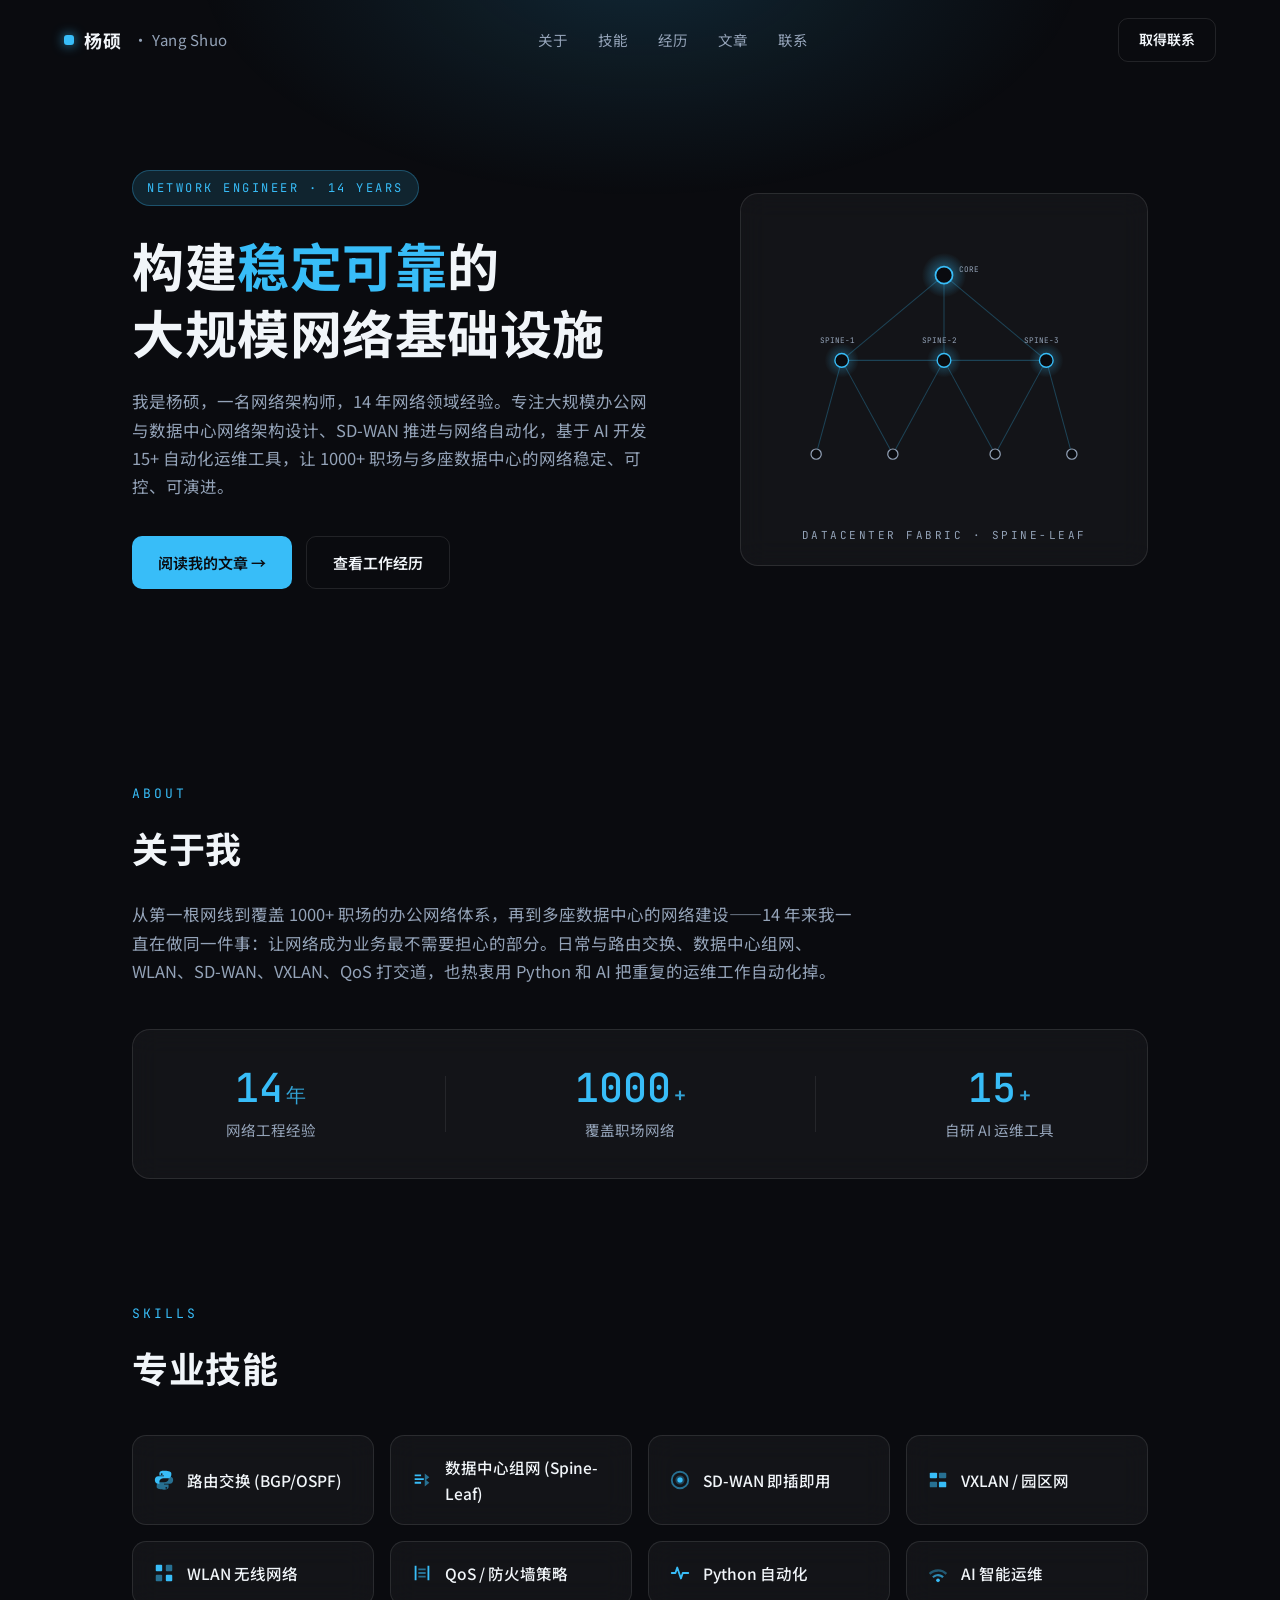
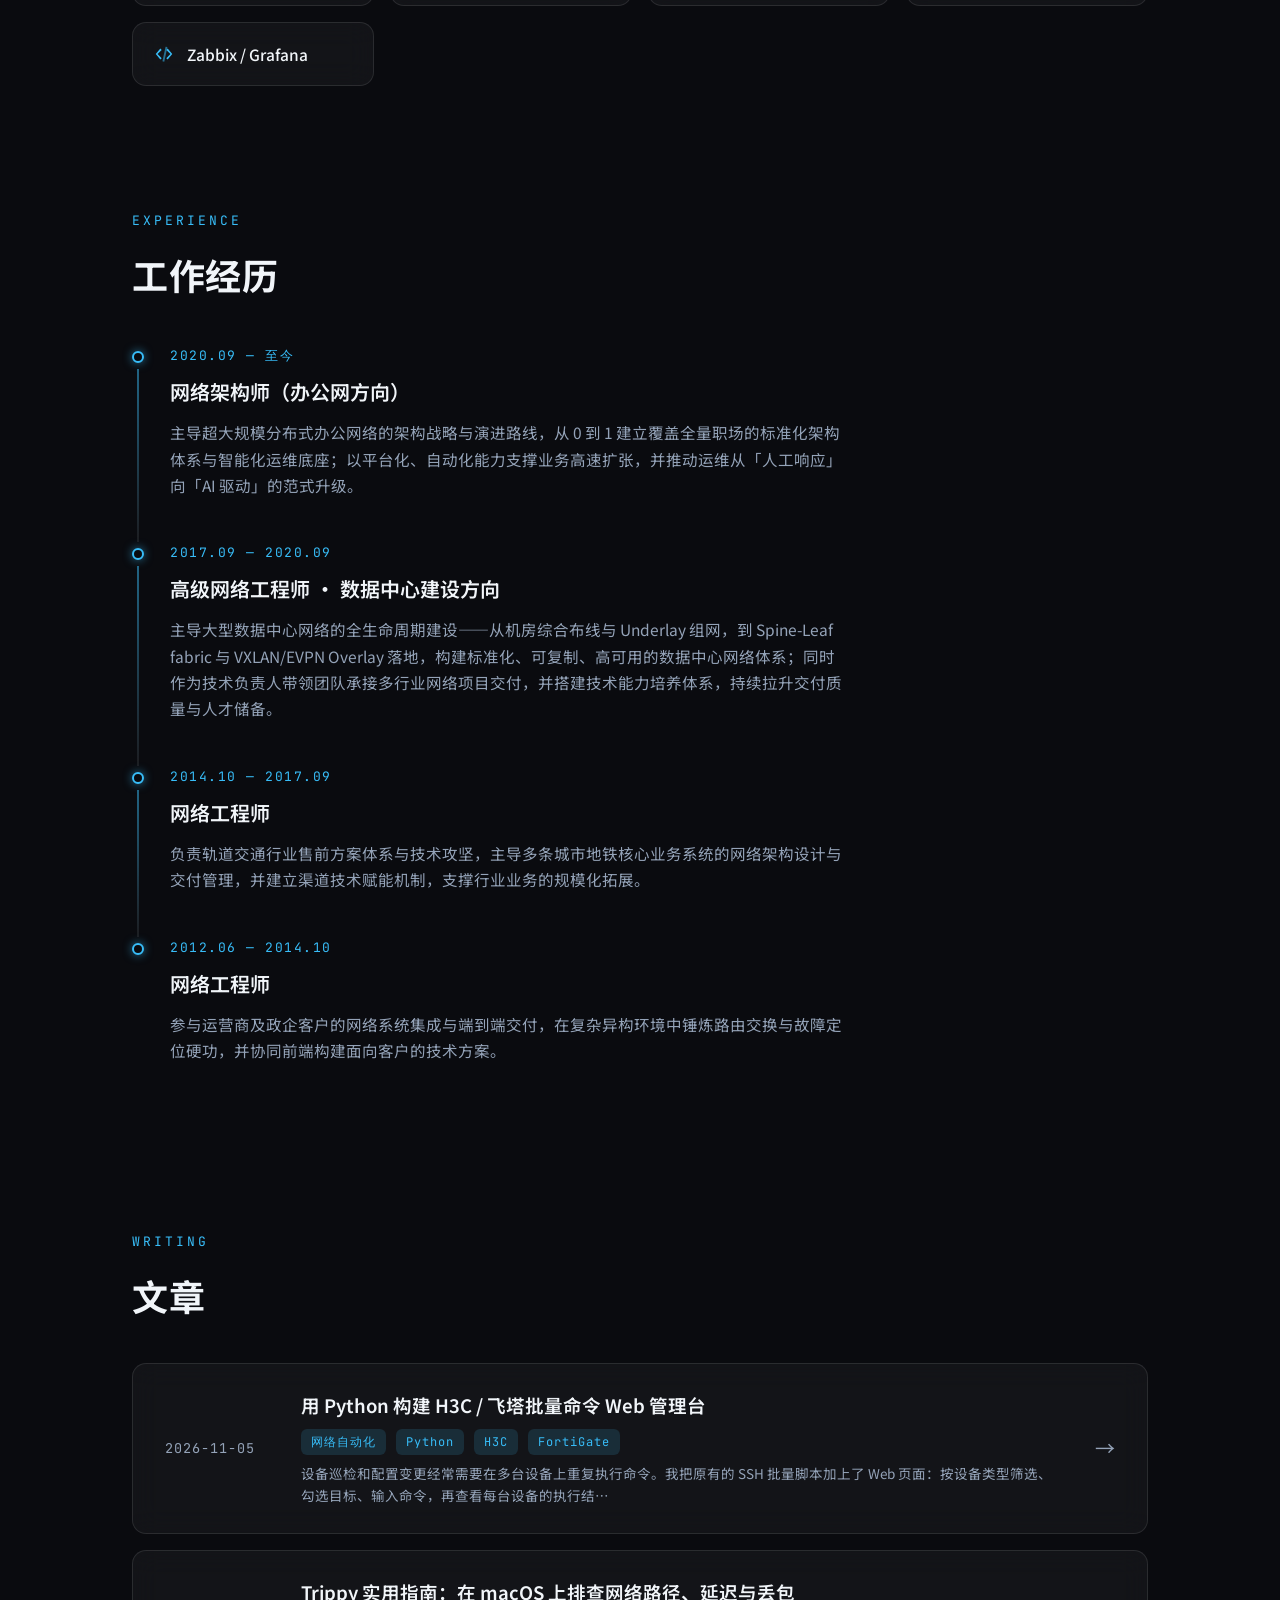
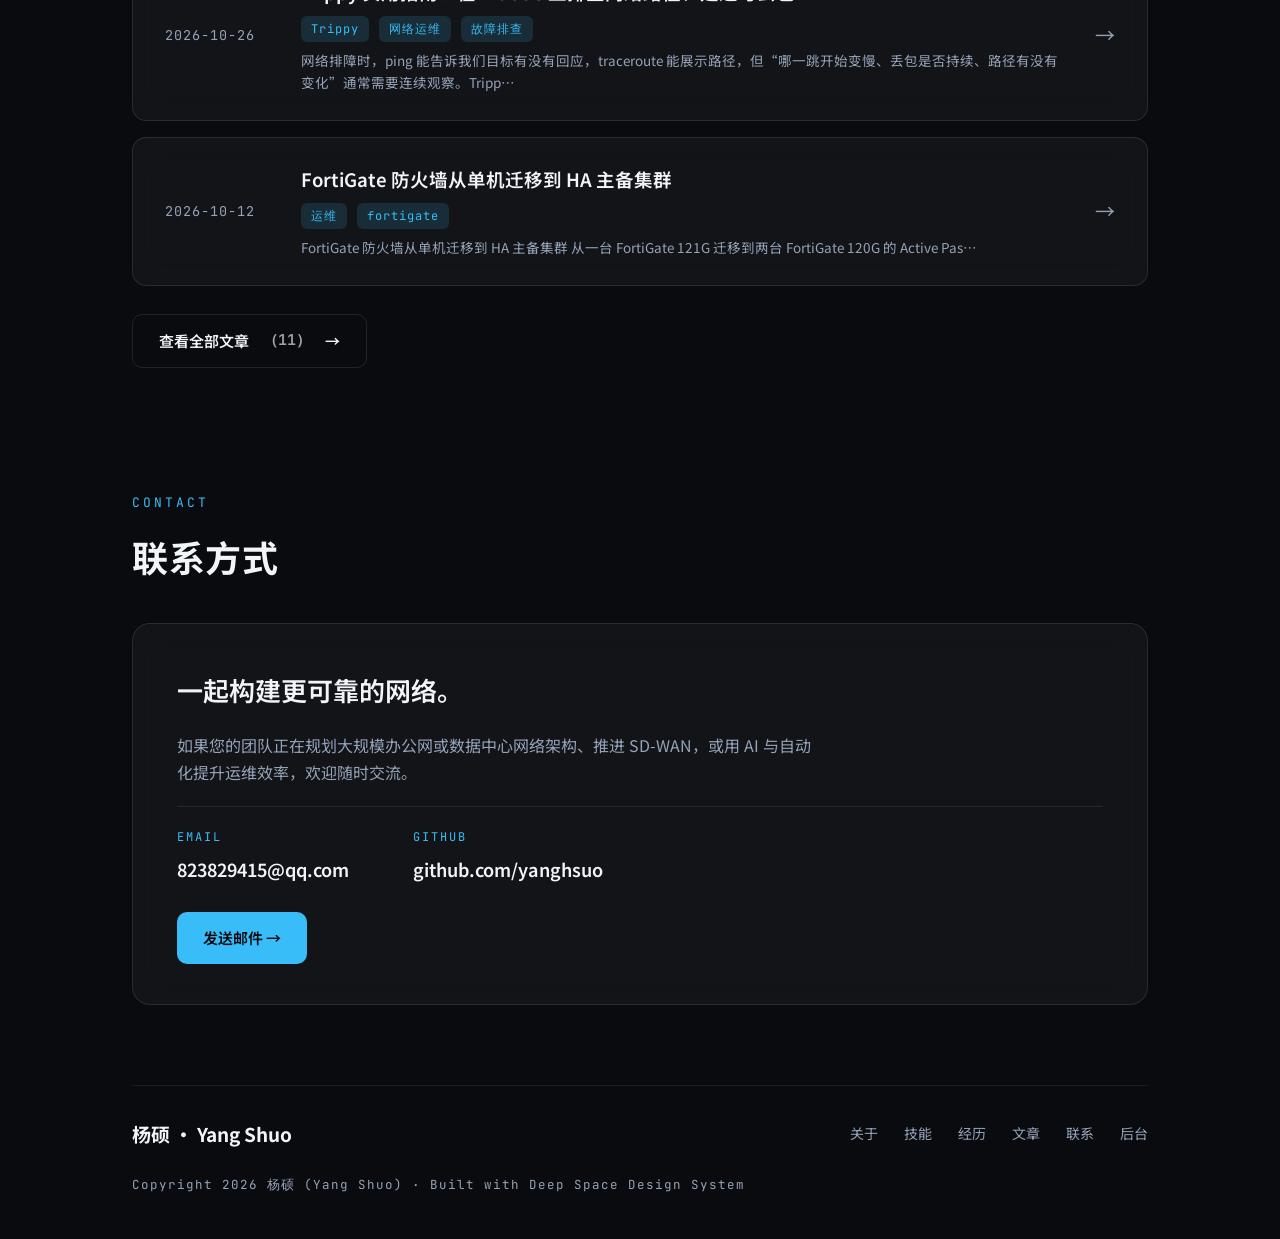
==== commit 1516e30c: "fix: refresh content cache for batch command article" ====
--- a/index.html
+++ b/index.html
@@ -255,7 +255,7 @@
   <div class="footer-copy mono" data-e="footer.copyright">Copyright 2026 杨硕 (Yang Shuo) · Built with Deep Space Design System</div>
 </footer>
 
-<script src="content.js?v=20261026-dedup-1"></script>
+<script src="content.js?v=20261105-batch-switch-1"></script>
 <script src="admin.js"></script>
 <script>
 // 滚动淡入
